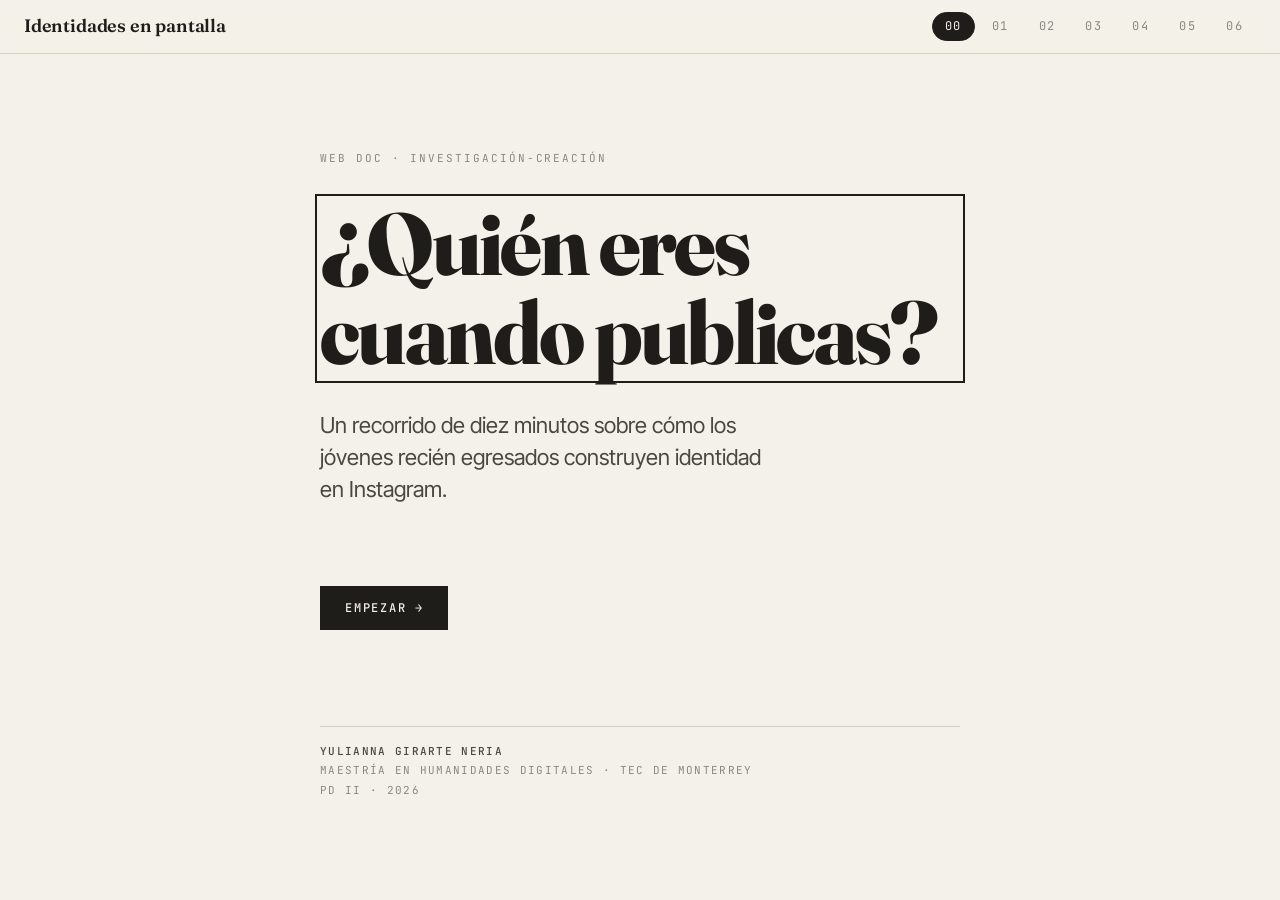
==== index.html @ 0bfc963a "feat: imágenes reales en P01 y P02, créditos de imagen y ajustes de usabilidad - P01: posts curado/c" ====
<!DOCTYPE html>
<html lang="es">
<head>
<meta charset="UTF-8">
<meta name="viewport" content="width=device-width, initial-scale=1.0">
<title>Identidades en pantalla — Web doc interactivo</title>
<meta name="description" content="Web doc de investigación-creación sobre cómo los jóvenes recién egresados construyen identidad en Instagram. MHD · Tec de Monterrey.">
<meta name="author" content="Yulianna Girarte Neria">
<meta name="theme-color" content="#f4f1ea">
<link rel="preconnect" href="https://fonts.googleapis.com">
<link rel="preconnect" href="https://fonts.gstatic.com" crossorigin>
<link href="https://fonts.googleapis.com/css2?family=Fraunces:opsz,wght@9..144,400;9..144,600;9..144,800&family=Inter+Tight:wght@400;500;700&family=JetBrains+Mono:wght@400;500;700&display=swap" rel="stylesheet">
<link rel="stylesheet" href="css/tokens.css">
<link rel="stylesheet" href="css/base.css">
<link rel="stylesheet" href="css/modules.css">
<link rel="stylesheet" href="css/p01.css">
<link rel="stylesheet" href="css/p02.css">
<link rel="stylesheet" href="css/p05.css">
</head>
<body>
<a class="skip-link" href="#main">Saltar al contenido</a>

<header class="site-header">
  <a href="#p00" class="site-title">Identidades en pantalla</a>
  <nav class="site-nav" aria-label="Recorrido principal">
    <ol class="nav-steps">
      <li><a href="#p00" data-step="p00" aria-label="Módulo 00 · Inicio">00</a></li>
      <li><a href="#p01" data-step="p01" aria-label="Módulo 01 · ¿Quién eres en Instagram?">01</a></li>
      <li><a href="#p02" data-step="p02" aria-label="Módulo 02 · La vitrina y el espejo">02</a></li>
      <li><a href="#p03" data-step="p03" aria-label="Módulo 03 · El algoritmo invisible">03</a></li>
      <li><a href="#p04" data-step="p04" aria-label="Módulo 04 · Voces del campo">04</a></li>
      <li><a href="#p05" data-step="p05" aria-label="Módulo 05 · ¿Y tú cómo te presentas?">05</a></li>
      <li><a href="#p06" data-step="p06" aria-label="Módulo 06 · Créditos">06</a></li>
    </ol>
  </nav>
</header>

<main id="main" tabindex="-1">

  <section id="p00" class="module module-p00" data-module="p00" aria-labelledby="p00-title">
    <div class="module-inner">
      <p class="kicker">Web doc · Investigación-creación</p>
      <h1 id="p00-title" class="display-question">¿Quién eres cuando publicas?</h1>
      <p class="lead">Un recorrido de diez minutos sobre cómo los jóvenes recién egresados construyen identidad en Instagram.</p>
      <div class="module-foot no-border">
        <a class="cta" href="#p01">Empezar</a>
      </div>
      <div class="p00-signature">
        <span><strong>Yulianna Girarte Neria</strong></span>
        <span>Maestría en Humanidades Digitales · Tec de Monterrey</span>
        <span>PD II · 2026</span>
      </div>
    </div>
  </section>

  <section id="p01" class="module module-p01" data-module="p01" aria-labelledby="p01-title">
    <div class="module-inner narrow">
      <p class="module-header"><span class="step-id">P01</span> Introducción narrativa</p>
      <h1 id="p01-title" class="module-title">¿Quién eres en Instagram?</h1>
      <!-- p01.js inyecta el guion (placeholder) y los dos posts de IG en contraste -->
      <div class="module-body" id="p01-body"></div>
      <div class="module-foot">
        <a class="cta cta-secondary" href="#p00">Inicio</a>
        <a class="cta" href="#p02">Continuar</a>
      </div>
    </div>
  </section>

  <section id="p02" class="module module-p02" data-module="p02" aria-labelledby="p02-title">
    <div class="module-inner">
      <p class="module-header"><span class="step-id">P02</span> Tensión autenticidad / performance</p>
      <h1 id="p02-title" class="module-title">La vitrina y el espejo</h1>

      <!-- p02.js inyecta el marco conceptual (placeholder) -->
      <div id="p02-intro"></div>

      <section class="destacados" id="p02-destacados" aria-label="Testimonios destacados">
        <!-- p02.js inyecta T06 (espejo) y T07 (vitrina) -->
      </section>

      <!-- p02.js inyecta la visualización V-02 (eje vitrina/espejo, datos reales) -->
      <div id="p02-viz"></div>

      <div class="module-foot">
        <a class="cta cta-secondary" href="#p01">Anterior</a>
        <a class="cta" href="#p03">Continuar</a>
      </div>
    </div>
  </section>

  <section id="p03" class="module module-p03" data-module="p03" aria-labelledby="p03-title">
    <div class="module-inner">
      <p class="module-header"><span class="step-id">P03</span> Dimensión algorítmica</p>
      <h1 id="p03-title" class="module-title">El algoritmo invisible</h1>

      <p class="lead p03-lead">Cada publicación entra en un sistema que decide quién la ve. Estas son las huellas del algoritmo en el uso cotidiano de las voces de campo.</p>

      <!-- ANCLAJE 1 · datos agregados (p03.js los calcula desde data.json) -->
      <div class="stat-strip" id="p03-stats" aria-label="Datos agregados sobre el algoritmo">
        <!-- p03.js inyecta las tres tarjetas de stats -->
      </div>

      <!-- TEXTO CONCEPTUAL -->
      <div class="p03-text module-prose">
        <p>El algoritmo no se ve, pero está. Cada vez que publicas, un sistema decide quién lo verá y quién no: lee señales —el formato, la hora, las primeras reacciones— y reparte tu contenido de forma desigual. No es un reparto neutral.</p>
        <p>Tiende a premiar lo que retiene la atención y a dejar en segundo plano lo que se sale de la norma. Con el tiempo, quien publica aprende a anticiparlo: ajusta el encuadre, el horario, el tono, a veces sin darse cuenta de que está negociando con una máquina para adivinar qué va a premiar la plataforma.</p>
        <p>Esa negociación deja huellas en cómo te presentas. Los datos de arriba las hacen visibles: hay quienes nombran el algoritmo con claridad, quienes moderan o retienen contenido por su causa, y quienes prefieren no publicar. El algoritmo invisible termina moldeando, en silencio, la identidad que se muestra.</p>
      </div>

      <!-- ANCLAJE 2 · testimonio hero (p03.js inyecta T08) -->
      <div id="p03-hero">
        <!-- p03.js inyecta la cita destacada -->
      </div>

      <!-- ANCLAJE 3 · V-03 · opción inmediata: diagrama de flujo estático.
           TODO: enriquecer (versión animada / interactiva) en fase posterior. -->
      <figure class="viz-flow" aria-label="Diagrama: el ciclo del algoritmo">
        <figcaption class="viz-flow-tag">Visualización V-03 · el ciclo del algoritmo</figcaption>
        <div class="flow-track">
          <div class="flow-node">
            <span class="flow-step">01</span>
            <p class="flow-title">Publicas</p>
            <p class="flow-desc">Subes una imagen, un texto, un momento.</p>
          </div>
          <span class="flow-arrow" aria-hidden="true">→</span>
          <div class="flow-node">
            <span class="flow-step">02</span>
            <p class="flow-title">El algoritmo evalúa</p>
            <p class="flow-desc">Lee señales: formato, horario, interacción temprana.</p>
          </div>
          <span class="flow-arrow" aria-hidden="true">→</span>
          <div class="flow-node">
            <span class="flow-step">03</span>
            <p class="flow-title">Distribuye desigual</p>
            <p class="flow-desc">Premia lo que retiene atención; invisibiliza lo que se sale de la norma.</p>
          </div>
          <span class="flow-arrow" aria-hidden="true">→</span>
          <div class="flow-node">
            <span class="flow-step">04</span>
            <p class="flow-title">Ajustas lo que muestras</p>
            <p class="flow-desc">Modificas qué y cómo publicas para no desaparecer.</p>
          </div>
        </div>
        <p class="flow-loop" aria-hidden="true">↺ el ciclo se repite en cada publicación</p>
      </figure>
      <div class="module-foot">
        <a class="cta cta-secondary" href="#p02">Anterior</a>
        <a class="cta" href="#p04">Continuar</a>
      </div>
    </div>
  </section>

  <section id="p04" class="module module-p04" data-module="p04" aria-labelledby="p04-title">
    <div class="module-inner">
      <p class="module-header"><span class="step-id">P04</span> Galería filtrable</p>
      <h1 id="p04-title" class="module-title">Voces del campo</h1>
      <p class="p04-intro lead">Cinco testimonios del trabajo de campo de PD II. Perfil central: jóvenes recién egresados entre 22 y 27 años. Filtra por tema para ver qué se sostiene y qué se diferencia entre voces.</p>

      <div class="filter-bar" role="group" aria-label="Filtros por tema">
        <!-- p04.js inyecta los pills -->
      </div>

      <section class="gallery" aria-label="Galería de testimonios">
        <!-- p04.js inyecta las tarjetas -->
      </section>

      <p class="gallery-meta" aria-live="polite"></p>

      <div class="module-foot">
        <a class="cta cta-secondary" href="#p03">Anterior</a>
        <a class="cta" href="#p05">Continuar</a>
      </div>
    </div>
  </section>

  <section id="p05" class="module module-p05" data-module="p05" aria-labelledby="p05-title">
    <div class="module-inner narrow">
      <p class="module-header"><span class="step-id">P05</span> Autocuestionario reflexivo</p>
      <h1 id="p05-title" class="module-title">¿Y tú cómo te presentas?</h1>
      <!-- p05.js inyecta el mock no interactivo del autocuestionario -->
      <div class="module-body" id="p05-body"></div>
      <div class="module-foot">
        <a class="cta cta-secondary" href="#p04">Anterior</a>
        <a class="cta" href="#p06">Continuar</a>
      </div>
    </div>
  </section>

  <section id="p06" class="module module-p06" data-module="p06" aria-labelledby="p06-title">
    <div class="module-inner">
      <p class="module-header"><span class="step-id">P06</span> Cierre y metodología</p>
      <h1 id="p06-title" class="module-title">Créditos</h1>

      <div class="credits">
        <div class="credits-main">
          <h2>Sobre el proyecto</h2>
          <p><em>Identidades en pantalla</em> es un web doc interactivo de investigación-creación que indaga cómo los jóvenes recién egresados entre 22 y 27 años construyen identidad en Instagram, integrando imagen, texto y algoritmo.</p>
          <p>Forma parte del trabajo de la Maestría en Humanidades Digitales del Tec de Monterrey. Esta versión corresponde al prototipo funcional del proyecto (avance del 80 %).</p>

          <h2>Metodología</h2>
          <p>El corpus combina nueve testimonios codificados y anonimizados a partir de entrevistas semiestructuradas realizadas por la investigadora. Cuatro de ellos (T01–T04) provienen de una consulta exploratoria previa en PD I sobre comunicación política y aparecen únicamente en el módulo P03. Los cinco restantes (T05–T09) corresponden al trabajo de campo de PD II con el perfil central del estudio.</p>
          <p>Cada testimonio fue revisado para verificar consentimiento informado y anonimato antes de su inclusión. Las síntesis publicadas no contienen identificadores personales.</p>

          <h2>Consentimiento informado</h2>
          <p>Todos los participantes otorgaron consentimiento explícito para el uso de sus testimonios anonimizados con fines académicos y de divulgación pública. Las identidades, fechas precisas y referencias a terceros han sido removidas o generalizadas.</p>

          <h2>Imágenes</h2>
          <p>Las fotografías de los módulos P01 y P02 provienen de cuentas reales de Instagram de jóvenes egresadas y se publican con su autorización expresa. Para proteger su identidad se omiten usuario, nombre y texto original de cada publicación. Las autoras de las imágenes no forman parte del corpus de testimonios. Las imágenes se excluyen de la licencia CC BY-NC-SA: no pueden reutilizarse sin permiso de sus autoras.</p>

          <h2>Licencias</h2>
          <p>El contenido editorial, los textos y la base de testimonios se publican bajo <a href="https://creativecommons.org/licenses/by-nc-sa/4.0/deed.es" target="_blank" rel="noopener">CC BY-NC-SA 4.0</a>. El código fuente se publica bajo licencia <a href="https://opensource.org/licenses/MIT" target="_blank" rel="noopener">MIT</a>.</p>

          <h2>Contacto</h2>
          <p>Para colaboraciones, comentarios o consultas académicas, escribir a <a href="mailto:yuligirarte28@gmail.com">yuligirarte28@gmail.com</a>.</p>
        </div>

        <aside class="credits-side" aria-label="Ficha técnica">
          <div class="info-block">
            <p class="info-label">Autora</p>
            <p class="info-value">Yulianna Girarte Neria</p>
          </div>
          <div class="info-block">
            <p class="info-label">Programa</p>
            <p class="info-value">MHD · Tec de Monterrey</p>
          </div>
          <div class="info-block">
            <p class="info-label">Etapa</p>
            <p class="info-value">Prototipo funcional · 80 %</p>
          </div>
          <div class="info-block">
            <p class="info-label">Versión de datos</p>
            <p class="info-value mono">data.json v0.4</p>
          </div>
          <div class="info-block">
            <p class="info-label">Stack</p>
            <p class="info-value mono">HTML · CSS · JS vanilla</p>
          </div>
          <div class="info-block">
            <p class="info-label">Año</p>
            <p class="info-value mono">2026</p>
          </div>
        </aside>
      </div>

      <div class="module-foot">
        <a class="cta cta-secondary" href="#p05">Anterior</a>
        <a class="cta cta-secondary" href="#p00">Volver al inicio</a>
      </div>
    </div>
  </section>

</main>

<script src="js/data.js"></script>
<script src="js/router.js"></script>
<script src="js/modules/p01.js"></script>
<script src="js/modules/p02.js"></script>
<script src="js/modules/p03.js"></script>
<script src="js/modules/p04.js"></script>
<script src="js/modules/p05.js"></script>
</body>
</html>
---- css/tokens.css ----
:root {
  --paper: #f4f1ea;
  --paper-2: #ebe6db;
  --paper-3: #ddd6c4;
  --ink: #1f1d1a;
  --ink-2: #4a4641;
  --muted: #8c8780;
  --line: #b8b1a3;
  --line-soft: #d6d0c1;

  --accent: #c3553a;
  --accent-soft: #e8c4b8;
  --note: #5a7a5a;
  --note-soft: #c3d3c3;

  --serif: 'Fraunces', Georgia, 'Times New Roman', serif;
  --sans: 'Inter Tight', -apple-system, BlinkMacSystemFont, 'Segoe UI', system-ui, sans-serif;
  --mono: 'JetBrains Mono', ui-monospace, SFMono-Regular, Menlo, monospace;

  --s-1: 4px;
  --s-2: 8px;
  --s-3: 12px;
  --s-4: 16px;
  --s-5: 24px;
  --s-6: 32px;
  --s-7: 48px;
  --s-8: 64px;
  --s-9: 96px;

  --fs-mono: 12px;
  --fs-kicker: 11px;
  --fs-body: 17px;
  --fs-lead: 20px;
  --fs-display-s: 32px;
  --fs-display-m: 48px;
  --fs-display-l: 56px;

  --max-w: 920px;
  --max-w-narrow: 640px;
  --max-w-wide: 1200px;

  --ease: cubic-bezier(0.4, 0.0, 0.2, 1);
  --t-fast: 180ms;
  --t-med: 320ms;
}

@media (min-width: 720px) {
  :root {
    --fs-body: 18px;
    --fs-lead: 22px;
    --fs-display-s: 40px;
    --fs-display-m: 64px;
    --fs-display-l: 88px;
  }
}
---- css/base.css ----
*, *::before, *::after { box-sizing: border-box; }
* { margin: 0; padding: 0; }

html {
  -webkit-text-size-adjust: 100%;
  scroll-behavior: smooth;
}

body {
  font-family: var(--sans);
  font-size: var(--fs-body);
  line-height: 1.55;
  color: var(--ink);
  background: var(--paper);
  min-height: 100vh;
  text-rendering: optimizeLegibility;
  -webkit-font-smoothing: antialiased;
  -moz-osx-font-smoothing: grayscale;
}

img { max-width: 100%; height: auto; display: block; }
ol, ul { list-style: none; }
a {
  color: inherit;
  text-decoration-thickness: 1px;
  text-underline-offset: 3px;
  transition: color var(--t-fast) var(--ease);
}
a:hover { color: var(--accent); }
button { font: inherit; cursor: pointer; background: none; border: 0; color: inherit; }

:focus-visible {
  outline: 2px solid var(--ink);
  outline-offset: 3px;
}

.skip-link {
  position: absolute;
  top: -100px;
  left: var(--s-3);
  background: var(--ink);
  color: var(--paper);
  padding: var(--s-3) var(--s-4);
  font-family: var(--mono);
  font-size: var(--fs-mono);
  letter-spacing: 0.1em;
  text-transform: uppercase;
  text-decoration: none;
  z-index: 100;
  transition: top var(--t-fast) var(--ease);
}
.skip-link:focus { top: var(--s-3); color: var(--paper); }

.site-header {
  position: sticky;
  top: 0;
  z-index: 50;
  background: rgba(244, 241, 234, 0.92);
  backdrop-filter: saturate(160%) blur(6px);
  -webkit-backdrop-filter: saturate(160%) blur(6px);
  border-bottom: 1px solid var(--line-soft);
  padding: var(--s-3) var(--s-5);
  display: flex;
  justify-content: space-between;
  align-items: center;
  gap: var(--s-5);
  flex-wrap: wrap;
}

.site-title {
  font-family: var(--serif);
  font-weight: 600;
  font-size: 18px;
  letter-spacing: -0.01em;
  text-decoration: none;
}
.site-title:hover { color: var(--accent); }

.site-nav .nav-steps {
  display: flex;
  gap: var(--s-1);
  font-family: var(--mono);
  font-size: var(--fs-mono);
}

.nav-steps a {
  display: inline-block;
  padding: var(--s-1) var(--s-3);
  text-decoration: none;
  color: var(--muted);
  letter-spacing: 0.12em;
  border: 1px solid transparent;
  border-radius: 100px;
  transition: color var(--t-fast) var(--ease), border-color var(--t-fast) var(--ease), background var(--t-fast) var(--ease);
}
.nav-steps a:hover { color: var(--ink); border-color: var(--line); }
.nav-steps a[aria-current="step"] {
  color: var(--paper);
  background: var(--ink);
  border-color: var(--ink);
}

@media (max-width: 640px) {
  .site-header { padding: var(--s-3) var(--s-4); gap: var(--s-3); }
  .site-title { font-size: 16px; }
  .nav-steps { flex-wrap: wrap; }
  .nav-steps a { padding: 3px var(--s-2); }
}

#main { outline: none; }

.module {
  display: none;
  padding: var(--s-7) var(--s-5) var(--s-8);
}
.module.is-active {
  display: block;
  animation: iep-fade var(--t-med) var(--ease);
}

@keyframes iep-fade {
  from { opacity: 0; transform: translateY(8px); }
  to { opacity: 1; transform: none; }
}

@media (prefers-reduced-motion: reduce) {
  .module.is-active { animation: none; }
  html { scroll-behavior: auto; }
}

.module-inner {
  max-width: var(--max-w);
  margin: 0 auto;
}
.module-inner.narrow { max-width: var(--max-w-narrow); }

.module-header {
  display: flex;
  align-items: center;
  gap: var(--s-3);
  font-family: var(--mono);
  font-size: var(--fs-mono);
  text-transform: uppercase;
  letter-spacing: 0.15em;
  color: var(--muted);
  margin-bottom: var(--s-4);
}
.module-header::before {
  content: "";
  width: 28px;
  height: 1px;
  background: var(--muted);
}
.module-header .step-id {
  color: var(--accent);
  font-weight: 600;
}

.module-title {
  font-family: var(--serif);
  font-weight: 600;
  font-size: var(--fs-display-s);
  line-height: 1.08;
  letter-spacing: -0.02em;
  margin-bottom: var(--s-6);
}

.kicker {
  font-family: var(--mono);
  font-size: var(--fs-kicker);
  text-transform: uppercase;
  letter-spacing: 0.18em;
  color: var(--muted);
  margin-bottom: var(--s-4);
}

.lead {
  font-size: var(--fs-lead);
  line-height: 1.45;
  color: var(--ink-2);
  margin-bottom: var(--s-6);
  max-width: 36ch;
}

p + p { margin-top: var(--s-3); }

.cta {
  display: inline-flex;
  align-items: center;
  gap: var(--s-2);
  background: var(--ink);
  color: var(--paper);
  border: 1.5px solid var(--ink);
  padding: var(--s-3) var(--s-5);
  font-family: var(--mono);
  font-size: var(--fs-mono);
  font-weight: 500;
  text-transform: uppercase;
  letter-spacing: 0.15em;
  text-decoration: none;
  transition: background var(--t-fast) var(--ease), border-color var(--t-fast) var(--ease), color var(--t-fast) var(--ease);
}
.cta:hover {
  background: var(--accent);
  border-color: var(--accent);
  color: var(--paper);
}
.cta::after {
  content: "→";
  display: inline-block;
  transition: transform var(--t-fast) var(--ease);
}
.cta:hover::after { transform: translateX(3px); }

.cta-secondary {
  background: transparent;
  color: var(--ink);
  border-color: var(--line);
}
.cta-secondary::after { content: ""; }
.cta-secondary::before {
  content: "←";
  display: inline-block;
  transition: transform var(--t-fast) var(--ease);
}
.cta-secondary:hover {
  background: transparent;
  color: var(--accent);
  border-color: var(--accent);
}
.cta-secondary:hover::before { transform: translateX(-3px); }

/* Móvil: botones de avance más grandes y fáciles de tocar (prueba con usuarias) */
@media (max-width: 720px) {
  .cta {
    min-height: 48px;
    padding: var(--s-4) var(--s-5);
    font-size: 13px;
    justify-content: center;
  }
}

.placeholder {
  border: 1.5px dashed var(--line);
  background: repeating-linear-gradient(135deg, transparent, transparent 8px, rgba(184,177,163,0.12) 8px, rgba(184,177,163,0.12) 9px);
  padding: var(--s-7) var(--s-5);
  text-align: center;
  margin: var(--s-5) 0;
}
.placeholder-tag {
  font-family: var(--mono);
  font-size: var(--fs-kicker);
  text-transform: uppercase;
  letter-spacing: 0.18em;
  color: var(--accent);
  margin-bottom: var(--s-2);
}
.placeholder-note {
  font-size: 14px;
  line-height: 1.5;
  color: var(--ink-2);
  font-style: italic;
  max-width: 48ch;
  margin: 0 auto;
}

.module-foot {
  margin-top: var(--s-7);
  padding-top: var(--s-5);
  border-top: 1px dashed var(--line);
  display: flex;
  justify-content: space-between;
  align-items: center;
  gap: var(--s-3);
  flex-wrap: wrap;
}

.module-foot.no-border {
  border-top: 0;
  padding-top: 0;
  justify-content: flex-start;
}

.boot-error {
  max-width: 560px;
  margin: var(--s-9) auto;
  padding: var(--s-6);
  border: 1.5px solid var(--accent);
  background: var(--paper);
  font-family: var(--mono);
  font-size: 13px;
  line-height: 1.6;
}
.boot-error h2 {
  font-family: var(--serif);
  font-size: 22px;
  margin-bottom: var(--s-3);
  color: var(--accent);
}
.boot-error p + p { margin-top: var(--s-3); }
.boot-error code {
  background: var(--paper-2);
  padding: 2px 6px;
  font-size: 12px;
  border-radius: 3px;
}
.boot-error .detail {
  margin-top: var(--s-4);
  padding-top: var(--s-3);
  border-top: 1px dashed var(--line);
  color: var(--muted);
  font-size: 11px;
}
---- css/modules.css ----
/* ============================================================
   P00 — Inicio (pantalla detonante)
   ============================================================ */
.module-p00 {
  padding-top: var(--s-9);
  padding-bottom: var(--s-9);
}
.module-p00 .module-inner {
  max-width: var(--max-w-narrow);
  display: flex;
  flex-direction: column;
  justify-content: center;
  min-height: 60vh;
}

.display-question {
  font-family: var(--serif);
  font-weight: 800;
  font-size: var(--fs-display-l);
  line-height: 1.02;
  letter-spacing: -0.03em;
  color: var(--ink);
  margin: var(--s-4) 0 var(--s-6);
  max-width: 14ch;
}

.p00-signature {
  margin-top: var(--s-9);
  padding-top: var(--s-4);
  border-top: 1px solid var(--line-soft);
  font-family: var(--mono);
  font-size: 11px;
  text-transform: uppercase;
  letter-spacing: 0.12em;
  color: var(--muted);
  display: flex;
  flex-direction: column;
  gap: 2px;
}
.p00-signature strong { color: var(--ink-2); font-weight: 500; }

/* ============================================================
   P02 — La vitrina y el espejo
   ============================================================ */
.destacados {
  display: grid;
  grid-template-columns: 1fr 1fr;
  gap: var(--s-5);
  margin: var(--s-6) 0 var(--s-7);
}
@media (max-width: 720px) {
  .destacados { grid-template-columns: 1fr; }
}

.destacado-card {
  border: 1.5px solid var(--ink);
  background: var(--paper);
  padding: var(--s-6);
  display: flex;
  flex-direction: column;
}

.destacado-card .eje-label {
  font-family: var(--mono);
  font-size: var(--fs-mono);
  letter-spacing: 0.18em;
  text-transform: uppercase;
  color: var(--accent);
  margin-bottom: var(--s-4);
  display: flex;
  align-items: center;
  gap: var(--s-2);
}
.destacado-card .eje-label.is-espejo { color: var(--note); }
.destacado-card .eje-label .eje-value {
  font-family: var(--mono);
  background: var(--paper-2);
  padding: 2px 8px;
  border-radius: 3px;
  font-size: 10px;
  color: var(--ink-2);
  letter-spacing: 0.05em;
}

.destacado-card .quote {
  font-family: var(--serif);
  font-weight: 400;
  font-size: 22px;
  line-height: 1.3;
  color: var(--ink);
  margin-bottom: var(--s-4);
  letter-spacing: -0.005em;
}
.destacado-card .quote::before { content: "\201C"; color: var(--muted); }
.destacado-card .quote::after { content: "\201D"; color: var(--muted); }

.destacado-card .full-quote {
  font-size: 14px;
  line-height: 1.55;
  color: var(--ink-2);
  margin-bottom: var(--s-4);
}

.destacado-card .attribution {
  margin-top: auto;
  padding-top: var(--s-4);
  border-top: 1px dashed var(--line);
  font-family: var(--mono);
  font-size: 11px;
  color: var(--muted);
  text-transform: uppercase;
  letter-spacing: 0.12em;
  line-height: 1.5;
}
.destacado-card .attribution .id { color: var(--accent); font-weight: 600; }
.destacado-card .attribution .perfil-text { color: var(--ink-2); text-transform: none; letter-spacing: 0; font-family: var(--sans); font-size: 13px; margin-top: 4px; display: block; }

@media (min-width: 720px) {
  .destacado-card .quote { font-size: 24px; }
}

/* V-02 placeholder */
.v02-placeholder {
  margin: var(--s-6) 0 var(--s-5);
  padding: var(--s-7) var(--s-5);
  border: 1.5px dashed var(--accent);
  background: var(--paper-2);
  text-align: center;
}
.v02-placeholder .placeholder-tag { color: var(--accent); }
.v02-placeholder .axis-mock {
  display: flex;
  align-items: center;
  justify-content: space-between;
  max-width: 480px;
  margin: var(--s-5) auto 0;
  font-family: var(--mono);
  font-size: var(--fs-mono);
  text-transform: uppercase;
  letter-spacing: 0.15em;
  color: var(--muted);
  position: relative;
}
.v02-placeholder .axis-mock::before {
  content: "";
  position: absolute;
  top: 50%;
  left: 12%;
  right: 12%;
  height: 1px;
  background: var(--line);
  z-index: 0;
}
.v02-placeholder .axis-mock span {
  background: var(--paper-2);
  padding: var(--s-2) var(--s-3);
  position: relative;
  z-index: 1;
  border: 1px solid var(--line);
}
.v02-placeholder .axis-mock .pole-left { color: var(--note); border-color: var(--note-soft); }
.v02-placeholder .axis-mock .pole-right { color: var(--accent); border-color: var(--accent-soft); }

/* ============================================================
   Prosa editorial de módulo (borradores P01–P03)
   ============================================================ */
.module-prose p {
  color: var(--ink-2);
  font-size: var(--fs-body);
  line-height: 1.7;
  margin-bottom: var(--s-4);
  max-width: 64ch;
}
.module-prose p:last-child { margin-bottom: 0; }
.module-prose .draft-tag,
.draft-tag {
  font-family: var(--mono);
  font-size: 11px;
  text-transform: uppercase;
  letter-spacing: 0.15em;
  color: var(--muted);
  margin-bottom: var(--s-4);
  display: block;
}
.module-prose .draft-tag::before,
.draft-tag::before { content: "✎ "; color: var(--accent); }

/* ============================================================
   P03 — El algoritmo invisible
   ============================================================ */
.p03-lead {
  margin-bottom: var(--s-6);
  max-width: 56ch;
}

/* Anclaje 1 · datos agregados */
.stat-strip {
  display: grid;
  grid-template-columns: repeat(3, 1fr);
  gap: var(--s-4);
  margin-bottom: var(--s-7);
}
@media (max-width: 720px) {
  .stat-strip { grid-template-columns: 1fr; }
}

.stat-base {
  grid-column: 1 / -1;
  font-size: 13px;
  line-height: 1.5;
  color: var(--muted);
  font-style: italic;
}

.stat-card {
  border: 1.5px solid var(--ink);
  background: var(--paper);
  padding: var(--s-5);
  display: flex;
  flex-direction: column;
}
.stat-pct {
  font-family: var(--serif);
  font-weight: 800;
  font-size: var(--fs-display-m);
  line-height: 1;
  letter-spacing: -0.03em;
  color: var(--accent);
}
.stat-pct .stat-unit {
  font-size: 0.45em;
  font-weight: 600;
  margin-left: 2px;
  color: var(--ink-2);
}
.stat-frac {
  font-family: var(--mono);
  font-size: 11px;
  text-transform: uppercase;
  letter-spacing: 0.12em;
  color: var(--muted);
  margin: var(--s-3) 0 var(--s-2);
}
.stat-title {
  font-family: var(--serif);
  font-size: 18px;
  line-height: 1.25;
  color: var(--ink);
  margin-bottom: var(--s-3);
}
.stat-note {
  font-size: 13px;
  line-height: 1.5;
  color: var(--ink-2);
  margin-top: auto;
  padding-top: var(--s-3);
  border-top: 1px dashed var(--line);
}

/* Anclaje 2 · testimonio hero */
.p03-hero-card {
  border-left: 3px solid var(--accent);
  background: var(--paper-2);
  padding: var(--s-6);
  margin: 0 0 var(--s-7);
}
.p03-hero-card .hero-quote {
  font-family: var(--serif);
  font-weight: 600;
  font-size: 26px;
  line-height: 1.25;
  letter-spacing: -0.01em;
  color: var(--ink);
  margin-bottom: var(--s-4);
}
.p03-hero-card .hero-quote::before { content: "\201C"; color: var(--muted); }
.p03-hero-card .hero-quote::after { content: "\201D"; color: var(--muted); }
.p03-hero-card .hero-full {
  font-size: 15px;
  line-height: 1.6;
  color: var(--ink-2);
  margin-bottom: var(--s-5);
  max-width: 64ch;
}
.p03-hero-card .hero-attribution {
  padding-top: var(--s-4);
  border-top: 1px dashed var(--line);
  font-family: var(--mono);
  font-size: 11px;
  text-transform: uppercase;
  letter-spacing: 0.12em;
  color: var(--muted);
  line-height: 1.5;
}
.p03-hero-card .hero-attribution .id { color: var(--accent); font-weight: 600; }
.p03-hero-card .hero-attribution .perfil-text {
  display: block;
  margin-top: 4px;
  font-family: var(--sans);
  font-size: 13px;
  text-transform: none;
  letter-spacing: 0;
  color: var(--ink-2);
}
@media (min-width: 720px) {
  .p03-hero-card .hero-quote { font-size: 30px; }
}

/* Anclaje 3 · V-03 diagrama de flujo (opción inmediata, estática) */
.viz-flow {
  border: 1.5px solid var(--line);
  background: var(--paper);
  padding: var(--s-6) var(--s-5);
  margin: 0 0 var(--s-5);
}
.viz-flow-tag {
  font-family: var(--mono);
  font-size: 11px;
  text-transform: uppercase;
  letter-spacing: 0.15em;
  color: var(--accent);
  margin-bottom: var(--s-5);
}
.flow-track {
  display: flex;
  align-items: stretch;
  gap: var(--s-2);
}
.flow-node {
  flex: 1;
  border: 1px solid var(--line);
  background: var(--paper-2);
  padding: var(--s-4);
  display: flex;
  flex-direction: column;
}
.flow-step {
  font-family: var(--mono);
  font-size: 10px;
  letter-spacing: 0.18em;
  color: var(--accent);
  margin-bottom: var(--s-2);
}
.flow-title {
  font-family: var(--serif);
  font-size: 16px;
  line-height: 1.2;
  color: var(--ink);
  margin-bottom: var(--s-2);
}
.flow-desc {
  font-size: 12px;
  line-height: 1.45;
  color: var(--ink-2);
}
.flow-arrow {
  align-self: center;
  font-family: var(--mono);
  color: var(--muted);
  font-size: 18px;
  flex: 0 0 auto;
}
.flow-loop {
  margin-top: var(--s-5);
  font-family: var(--mono);
  font-size: 11px;
  text-transform: uppercase;
  letter-spacing: 0.12em;
  color: var(--muted);
  text-align: center;
}
@media (max-width: 720px) {
  .flow-track { flex-direction: column; }
  .flow-arrow { transform: rotate(90deg); }
}

/* ============================================================
   P04 — Voces del campo (galería filtrable)
   ============================================================ */
.p04-intro {
  margin-bottom: var(--s-5);
  max-width: 60ch;
}

.filter-bar {
  display: flex;
  flex-wrap: wrap;
  gap: var(--s-2);
  margin-bottom: var(--s-6);
  padding-bottom: var(--s-4);
  border-bottom: 1px dashed var(--line);
}

.filter-bar .filter-label {
  font-family: var(--mono);
  font-size: 11px;
  text-transform: uppercase;
  letter-spacing: 0.15em;
  color: var(--muted);
  padding: 5px 4px 5px 0;
  margin-right: var(--s-2);
}

.pill {
  display: inline-flex;
  align-items: center;
  gap: var(--s-2);
  font-family: var(--mono);
  font-size: 11px;
  text-transform: uppercase;
  letter-spacing: 0.1em;
  color: var(--ink-2);
  background: var(--paper);
  border: 1px solid var(--line);
  border-radius: 100px;
  padding: 5px 12px;
  cursor: pointer;
  transition: background var(--t-fast) var(--ease), color var(--t-fast) var(--ease), border-color var(--t-fast) var(--ease);
}
.pill:hover { border-color: var(--ink); color: var(--ink); }
.pill.is-active {
  background: var(--ink);
  border-color: var(--ink);
  color: var(--paper);
}
.pill .count {
  font-size: 10px;
  opacity: 0.65;
}
.pill.is-active .count { opacity: 0.85; }

.gallery {
  display: grid;
  grid-template-columns: repeat(auto-fill, minmax(280px, 1fr));
  gap: var(--s-4);
}
/* a11y/responsive: una sola columna en móviles estrechos para evitar desborde */
@media (max-width: 480px) {
  .gallery { grid-template-columns: 1fr; }
}

.gallery-card {
  border: 1.5px solid var(--line);
  background: var(--paper);
  padding: var(--s-5);
  display: flex;
  flex-direction: column;
  transition: border-color var(--t-fast) var(--ease);
}
.gallery-card:hover { border-color: var(--ink); }

.gallery-card .id-tag {
  font-family: var(--mono);
  font-size: 10px;
  letter-spacing: 0.18em;
  text-transform: uppercase;
  color: var(--accent);
  margin-bottom: var(--s-3);
}
.gallery-card .id-tag .fase {
  color: var(--muted);
  margin-left: var(--s-2);
}

.gallery-card .quote {
  font-family: var(--serif);
  font-size: 18px;
  line-height: 1.35;
  color: var(--ink);
  margin-bottom: var(--s-4);
}
.gallery-card .quote::before { content: "\201C"; color: var(--muted); }
.gallery-card .quote::after { content: "\201D"; color: var(--muted); }

.gallery-card .perfil {
  font-size: 13px;
  line-height: 1.45;
  color: var(--ink-2);
  margin-bottom: var(--s-3);
  font-style: italic;
}

.gallery-card .tema {
  font-size: 12px;
  color: var(--muted);
  margin-bottom: var(--s-4);
  line-height: 1.4;
}

.gallery-card .tags {
  display: flex;
  flex-wrap: wrap;
  gap: var(--s-2);
  margin-bottom: var(--s-4);
}
.gallery-card .tag {
  font-family: var(--mono);
  font-size: 10px;
  color: var(--muted);
  letter-spacing: 0.05em;
}
.gallery-card .tag::before { content: "#"; opacity: 0.5; }

.gallery-card .expand-btn {
  margin-top: auto;
  padding: var(--s-3) 0 0;
  border-top: 1px dashed var(--line);
  font-family: var(--mono);
  font-size: 11px;
  text-transform: uppercase;
  letter-spacing: 0.12em;
  color: var(--accent);
  text-align: left;
  background: none;
  border-left: 0;
  border-right: 0;
  border-bottom: 0;
}
.gallery-card .expand-btn:hover { color: var(--ink); }
.gallery-card .expand-btn:focus-visible { outline: 2px solid var(--accent); outline-offset: 3px; }
.gallery-card .expand-btn::after { content: " ↓"; }
.gallery-card.is-expanded .expand-btn::after { content: " ↑"; }

.gallery-card .full-cita {
  margin-top: var(--s-3);
  font-size: 14px;
  line-height: 1.5;
  color: var(--ink-2);
  display: none;
}
.gallery-card.is-expanded .full-cita { display: block; }

.gallery-empty {
  grid-column: 1 / -1;
  padding: var(--s-7);
  text-align: center;
  color: var(--muted);
  font-style: italic;
  border: 1px dashed var(--line-soft);
}

.gallery-meta {
  margin-top: var(--s-5);
  font-family: var(--mono);
  font-size: 11px;
  color: var(--muted);
  letter-spacing: 0.08em;
}

/* ============================================================
   P06 — Créditos
   ============================================================ */
.credits {
  display: grid;
  grid-template-columns: 2fr 1fr;
  gap: var(--s-7);
}
@media (max-width: 720px) {
  .credits { grid-template-columns: 1fr; gap: var(--s-6); }
}

.credits-main h2 {
  font-family: var(--serif);
  font-weight: 600;
  font-size: 22px;
  letter-spacing: -0.01em;
  margin-bottom: var(--s-3);
  color: var(--ink);
}
.credits-main h2:not(:first-child) {
  margin-top: var(--s-6);
  padding-top: var(--s-5);
  border-top: 1px dashed var(--line);
}
.credits-main p {
  color: var(--ink-2);
  margin-bottom: var(--s-3);
  line-height: 1.6;
}
.credits-main p:last-child { margin-bottom: 0; }
.credits-main a {
  color: var(--accent);
  text-decoration-thickness: 1px;
  text-underline-offset: 2px;
}

.credits-side {
  display: flex;
  flex-direction: column;
  gap: var(--s-3);
}
.info-block {
  padding: var(--s-4);
  border: 1px solid var(--line-soft);
  background: var(--paper-2);
}
.info-label {
  font-family: var(--mono);
  font-size: 10px;
  text-transform: uppercase;
  letter-spacing: 0.18em;
  color: var(--muted);
  margin-bottom: var(--s-2);
}
.info-value {
  font-family: var(--serif);
  font-size: 16px;
  line-height: 1.35;
  color: var(--ink);
}
.info-value.mono {
  font-family: var(--mono);
  font-size: 13px;
  letter-spacing: 0.02em;
}

/* ============================================================
   Enriched placeholders (P01, P03, P05)
   ============================================================ */
.placeholder.with-list {
  text-align: left;
  padding: var(--s-6) var(--s-5);
}
.placeholder.with-list .placeholder-tag {
  text-align: left;
  margin-bottom: var(--s-3);
}
.placeholder.with-list .placeholder-note {
  text-align: left;
  margin: 0 0 var(--s-4);
  max-width: 56ch;
}
.placeholder-list {
  margin-top: var(--s-4);
  padding-top: var(--s-4);
  border-top: 1px dashed var(--line);
  list-style: none;
}
.placeholder-list li {
  font-size: 14px;
  line-height: 1.5;
  color: var(--ink-2);
  padding-left: var(--s-5);
  position: relative;
  margin-bottom: var(--s-2);
}
.placeholder-list li::before {
  content: "→";
  position: absolute;
  left: 0;
  color: var(--accent);
  font-family: var(--mono);
}
---- css/p01.css ----
/* ============================================================
   P01 — ¿Quién eres en Instagram?
   Introducción narrativa. Estilos propios del módulo.

   El placeholder del guion reutiliza .placeholder / .placeholder-tag /
   .placeholder-note (base.css); aquí solo se ajusta el texto interno.
   Los posts de IG (chrome dibujado con CSS) son clases nuevas.
   ============================================================ */

/* ---- Placeholder del guion editorial ---- */
.p01-guion {
  text-align: left;
  padding: var(--s-6) var(--s-5);
}
.p01-guion .placeholder-tag {
  text-align: left;
  margin-bottom: var(--s-2);
}
.p01-guion .placeholder-note {
  text-align: left;
  margin: 0 0 var(--s-5);
  max-width: 56ch;
}
/* Guion editorial en 2ª persona. */
.p01-guion-text {
  max-width: 56ch;
}
.p01-guion-text p {
  font-family: var(--serif);
  font-size: var(--fs-body);
  line-height: 1.6;
  color: var(--ink);
}

/* ---- Bloque de contraste de posts ---- */
.ig-contrast {
  margin: var(--s-7) 0 var(--s-5);
}
.ig-contrast-tag {
  font-family: var(--mono);
  font-size: var(--fs-mono);
  text-transform: uppercase;
  letter-spacing: 0.15em;
  color: var(--accent);
  margin-bottom: var(--s-5);
}

.ig-grid {
  display: flex;
  flex-wrap: wrap;
  gap: var(--s-6);
  align-items: flex-start;
}
@media (max-width: 720px) {
  .ig-grid { flex-direction: column; align-items: stretch; }
}

/* Cada figura agrupa etiqueta + maqueta + nota */
.ig-post {
  flex: 1 1 0;
  min-width: 0;
  max-width: 320px;
  margin: 0;
  display: flex;
  flex-direction: column;
}
@media (max-width: 720px) {
  .ig-post { max-width: 100%; }
}

.ig-post-tag {
  font-family: var(--mono);
  font-size: 10px;
  text-transform: uppercase;
  letter-spacing: 0.16em;
  color: var(--ink-2);
  margin-bottom: var(--s-3);
}
.ig-post.is-square .ig-post-tag { color: var(--accent); }
.ig-post.is-portrait .ig-post-tag { color: var(--note); }

/* ---- "Chrome" de la tarjeta de IG dibujado con CSS ---- */
.ig-card {
  border: 1.5px solid var(--ink);
  background: var(--paper);
}

/* cabecera: avatar + líneas de usuario + puntos */
.ig-head {
  display: flex;
  align-items: center;
  gap: var(--s-3);
  padding: var(--s-3) var(--s-4);
  border-bottom: 1px solid var(--line-soft);
}
.ig-avatar {
  flex: 0 0 auto;
  width: var(--s-6);
  height: var(--s-6);
  border-radius: 50%;
  border: 1.5px solid var(--line);
  background: var(--paper-2);
}
.ig-user-lines {
  flex: 1 1 auto;
  display: flex;
  flex-direction: column;
  gap: var(--s-2);
}
.ig-line {
  display: block;
  height: var(--s-2);
  border-radius: 100px;
  background: var(--line-soft);
}
.ig-line-user { width: 45%; background: var(--line); }
.ig-line-meta { width: 30%; height: 6px; }
.ig-dots {
  flex: 0 0 auto;
  font-family: var(--mono);
  color: var(--muted);
  letter-spacing: 0.05em;
}

/* zona de imagen con proporción real (1:1 y 4:5) */
.ig-media {
  position: relative;
  background: repeating-linear-gradient(
    135deg,
    var(--paper-2),
    var(--paper-2) 8px,
    var(--paper-3) 8px,
    var(--paper-3) 9px
  );
  display: flex;
  align-items: center;
  justify-content: center;
}
.ig-post.is-square .ig-media { aspect-ratio: 1 / 1; }
.ig-post.is-portrait .ig-media { aspect-ratio: 4 / 5; }
.ig-ratio {
  font-family: var(--mono);
  font-size: 10px;
  text-transform: uppercase;
  letter-spacing: 0.16em;
  color: var(--muted);
  background: var(--paper);
  border: 1px solid var(--line);
  padding: var(--s-1) var(--s-2);
}

/* imagen real del post: llena la zona respetando su proporción */
.ig-media img {
  display: block;
  width: 100%;
  height: 100%;
  object-fit: cover;
}

/* pie: líneas de caption */
.ig-foot {
  display: flex;
  flex-direction: column;
  gap: var(--s-2);
  padding: var(--s-3) var(--s-4) var(--s-4);
  border-top: 1px solid var(--line-soft);
}
.ig-line-caption { width: 90%; }
.ig-line-caption.short { width: 55%; }

/* nota descriptiva de qué irá en cada post */
.ig-post-note {
  margin-top: var(--s-3);
  padding-top: var(--s-3);
  border-top: 1px dashed var(--line);
  font-size: 13px;
  line-height: 1.5;
  color: var(--ink-2);
  font-style: italic;
}

/* crédito de la imagen (sin datos identificables) */
.img-credit {
  display: block;
  margin-top: var(--s-2);
  font-family: var(--mono);
  font-size: 10px;
  font-style: normal;
  text-transform: uppercase;
  letter-spacing: 0.12em;
  color: var(--muted);
}

/* ---- Nota de consentimiento / anonimización ---- */
.ig-consent {
  margin-top: var(--s-6);
  padding: var(--s-4) var(--s-5);
  border-left: 3px solid var(--note);
  background: var(--paper-2);
  font-size: 13px;
  line-height: 1.55;
  color: var(--ink-2);
  max-width: 64ch;
}
---- css/p02.css ----
/* ============================================================
   P02 — La vitrina y el espejo
   Estilos propios del módulo:
   - #p02-intro: placeholder realista del guion conceptual
   - #p02-viz : visualización V-02, eje vitrina/espejo (datos reales)
   Reutiliza .placeholder / .placeholder-tag / .placeholder-note (base.css)
   ============================================================ */

/* ---- Marco conceptual (placeholder realista) ---- */
.p02-intro {
  text-align: left;
  padding: var(--s-6) var(--s-5);
  margin: var(--s-5) 0 var(--s-7);
}
.p02-intro .placeholder-tag { text-align: left; }
.p02-intro .placeholder-note {
  text-align: left;
  margin: var(--s-4) 0 0;
  max-width: 64ch;
}
.p02-intro .placeholder-note strong { color: var(--ink); font-weight: 600; }

/* Líneas fantasma que simulan el volumen real del texto (~3 párrafos) */
.placeholder-lines {
  display: flex;
  flex-direction: column;
  gap: var(--s-3);
  margin-top: var(--s-4);
}
.placeholder-lines .ph-line {
  height: 11px;
  border-radius: 2px;
  background: linear-gradient(90deg, var(--line-soft), var(--paper-3));
  opacity: 0.7;
}
.placeholder-lines .ph-line.short { width: 58%; }
.placeholder-lines .ph-line.ph-gap {
  height: var(--s-3);
  background: none;
}

/* ---- Par fotográfico vitrina / espejo ---- */
.p02-par {
  display: grid;
  grid-template-columns: repeat(2, minmax(0, 1fr));
  gap: var(--s-5);
  max-width: 560px;
  margin: var(--s-6) 0 0;
}
@media (max-width: 720px) {
  .p02-par { grid-template-columns: 1fr; }
}
.p02-foto { margin: 0; }
.p02-foto .eje-label { margin-bottom: var(--s-3); }
.p02-foto img {
  display: block;
  width: 100%;
  aspect-ratio: 4 / 5;
  object-fit: cover;
  border: 1.5px solid var(--ink);
}
.p02-foto figcaption {
  margin-top: var(--s-3);
  padding-top: var(--s-3);
  border-top: 1px dashed var(--line);
  font-size: 13px;
  line-height: 1.5;
  color: var(--ink-2);
  font-style: italic;
}
.p02-foto .img-credit {
  display: block;
  margin-top: var(--s-2);
  font-family: var(--mono);
  font-size: 10px;
  font-style: normal;
  text-transform: uppercase;
  letter-spacing: 0.12em;
  color: var(--muted);
}

/* ---- Visualización V-02 · eje vitrina / espejo ---- */
.p02-viz {
  border: 1.5px solid var(--ink);
  background: var(--paper);
  padding: var(--s-6) var(--s-5) var(--s-5);
  margin: var(--s-6) 0 var(--s-5);
}
.p02-viz .viz-tag {
  font-family: var(--mono);
  font-size: var(--fs-mono);
  text-transform: uppercase;
  letter-spacing: 0.15em;
  color: var(--accent);
  margin-bottom: var(--s-3);
}
.p02-viz .viz-caption {
  font-size: 14px;
  line-height: 1.55;
  color: var(--ink-2);
  max-width: 62ch;
  margin-bottom: var(--s-8);
}

/* Pista del eje */
.p02-viz .axis {
  position: relative;
  height: 56px;
  margin: 0 var(--s-3) var(--s-3);
}
.p02-viz .axis-line {
  position: absolute;
  top: 50%;
  left: 0;
  right: 0;
  height: 2px;
  transform: translateY(-50%);
  background: linear-gradient(90deg, var(--note) 0%, var(--line) 50%, var(--accent) 100%);
  opacity: 0.55;
}

/* Marca del centro (0) */
.p02-viz .axis-zero {
  position: absolute;
  left: 50%;
  top: 0;
  bottom: 0;
  transform: translateX(-50%);
  display: flex;
  flex-direction: column;
  align-items: center;
  z-index: 1;
}
.p02-viz .axis-zero-tick {
  width: 1px;
  height: 100%;
  background: var(--line);
  border-left: 1px dashed var(--line);
}
.p02-viz .axis-zero-label {
  position: absolute;
  bottom: -22px;
  font-family: var(--mono);
  font-size: 10px;
  color: var(--muted);
  letter-spacing: 0.08em;
}

/* Punto por testimonio */
.p02-viz .axis-point {
  position: absolute;
  top: 50%;
  transform: translate(-50%, -50%);
  z-index: 2;
  cursor: default;
  outline: none;
}
.p02-viz .axis-dot {
  display: block;
  width: 16px;
  height: 16px;
  border-radius: 50%;
  background: var(--paper);
  border: 2px solid var(--line);
  transition: transform var(--t-fast) var(--ease),
              border-color var(--t-fast) var(--ease),
              background var(--t-fast) var(--ease);
}
.p02-viz .axis-point.is-espejo .axis-dot { border-color: var(--note); }
.p02-viz .axis-point.is-vitrina .axis-dot { border-color: var(--accent); }
.p02-viz .axis-point.is-centro .axis-dot { border-color: var(--ink-2); }

.p02-viz .axis-point:hover .axis-dot,
.p02-viz .axis-point:focus .axis-dot,
.p02-viz .axis-point:focus-visible .axis-dot {
  transform: scale(1.35);
}
.p02-viz .axis-point.is-espejo:hover .axis-dot,
.p02-viz .axis-point.is-espejo:focus .axis-dot { background: var(--note); }
.p02-viz .axis-point.is-vitrina:hover .axis-dot,
.p02-viz .axis-point.is-vitrina:focus .axis-dot { background: var(--accent); }
.p02-viz .axis-point.is-centro:hover .axis-dot,
.p02-viz .axis-point.is-centro:focus .axis-dot { background: var(--ink-2); }

.p02-viz .axis-point:focus-visible {
  outline: 2px solid var(--ink);
  outline-offset: 4px;
  border-radius: 50%;
}

/* Tooltip CSS (cita_corta + id) */
.p02-viz .axis-tip {
  position: absolute;
  left: 50%;
  bottom: calc(100% + 12px);
  transform: translateX(-50%) translateY(4px);
  width: max-content;
  max-width: 240px;
  background: var(--ink);
  color: var(--paper);
  padding: var(--s-3) var(--s-4);
  border-radius: 4px;
  text-align: left;
  opacity: 0;
  visibility: hidden;
  pointer-events: none;
  z-index: 5;
  transition: opacity var(--t-fast) var(--ease),
              transform var(--t-fast) var(--ease),
              visibility var(--t-fast) var(--ease);
}
.p02-viz .axis-tip::after {
  content: "";
  position: absolute;
  top: 100%;
  left: 50%;
  transform: translateX(-50%);
  border: 6px solid transparent;
  border-top-color: var(--ink);
}
.p02-viz .axis-tip-quote {
  display: block;
  font-family: var(--serif);
  font-size: 14px;
  line-height: 1.35;
  margin-bottom: var(--s-2);
}
.p02-viz .axis-tip-meta {
  display: block;
  font-family: var(--mono);
  font-size: 10px;
  letter-spacing: 0.1em;
  text-transform: uppercase;
  /* a11y: más claro sobre el fondo oscuro del tooltip para mejor contraste */
  color: var(--line-soft);
}
.p02-viz .axis-tip-id { color: var(--accent-soft); font-weight: 600; }

.p02-viz .axis-point:hover .axis-tip,
.p02-viz .axis-point:focus .axis-tip,
.p02-viz .axis-point:focus-visible .axis-tip {
  opacity: 1;
  visibility: visible;
  transform: translateX(-50%) translateY(0);
}

/* Etiquetas de los polos */
.p02-viz .axis-poles {
  display: flex;
  justify-content: space-between;
  margin-top: var(--s-5);
  padding-top: var(--s-4);
  border-top: 1px dashed var(--line);
}
.p02-viz .axis-pole {
  font-family: var(--mono);
  font-size: var(--fs-mono);
  text-transform: uppercase;
  letter-spacing: 0.12em;
}
.p02-viz .axis-pole.pole-left { color: var(--note); }
.p02-viz .axis-pole.pole-right { color: var(--accent); }

/* Móvil: más alto para separar puntos, tooltip acotado al ancho */
@media (max-width: 720px) {
  .p02-viz { padding: var(--s-5) var(--s-4); }
  .p02-viz .viz-caption { margin-bottom: var(--s-7); }
  .p02-viz .axis { margin-left: var(--s-2); margin-right: var(--s-2); }
  .p02-viz .axis-tip { max-width: 180px; }
  .p02-viz .axis-poles { font-size: 10px; }
  /* a11y: amplía el área táctil de cada punto (~40px) sin agrandar el dot */
  .p02-viz .axis-point { padding: var(--s-3); }
}
---- css/p05.css ----
/* ============================================================
   P05 — ¿Y tú cómo te presentas?
   Autocuestionario reflexivo INTERACTIVO. Una pregunta a la vez
   con barra de progreso; al terminar, una tarjeta de resultado
   ubicada sobre el eje VITRINA ↔ ESPEJO.

   La lógica vive en js/modules/p05.js; preguntas y perfiles en
   data.json → autocuestionario.{preguntas, perfiles_resultado}.
   ============================================================ */

/* ---- Intro narrativa del módulo ---- */
.p05-intro {
  max-width: 56ch;
  margin-bottom: var(--s-6);
  font-size: var(--fs-lead);
  line-height: 1.55;
  color: var(--ink-2);
}

/* ---- Escenario: contiene la pregunta actual o el resultado ---- */
.q-stage {
  max-width: var(--max-w-narrow);
}

/* Aparición suave al cambiar de pregunta / mostrar resultado */
.q-stage > .q-card,
.q-stage > .q-result {
  animation: q-fade-in var(--t-med) var(--ease);
}
@keyframes q-fade-in {
  from { opacity: 0; transform: translateY(var(--s-2)); }
  to   { opacity: 1; transform: translateY(0); }
}
@media (prefers-reduced-motion: reduce) {
  .q-stage > .q-card,
  .q-stage > .q-result {
    animation: none;
  }
}

/* ============================================================
   Tarjeta de PREGUNTA
   ============================================================ */
.q-card {
  border: 1.5px solid var(--ink);
  background: var(--paper);
  padding: var(--s-6);
}

/* ---- Indicador de progreso "Pregunta i de N" ---- */
.q-progress {
  margin-bottom: var(--s-5);
}
.q-progress-label {
  display: block;
  font-family: var(--mono);
  font-size: var(--fs-mono);
  text-transform: uppercase;
  letter-spacing: 0.16em;
  color: var(--muted);
  margin-bottom: var(--s-3);
}
.q-progress-track {
  height: 4px;
  background: var(--paper-3);
  border-radius: 100px;
  overflow: hidden;
}
.q-progress-fill {
  display: block;
  height: 100%;
  background: var(--accent);
  border-radius: 100px;
}

/* ---- Enunciado de la pregunta ---- */
.q-text {
  font-family: var(--serif);
  font-weight: 600;
  font-size: 24px;
  line-height: 1.25;
  letter-spacing: -0.01em;
  color: var(--ink);
  margin-bottom: var(--s-5);
}

/* ---- Opciones tipo escala (clicables) ---- */
.q-options {
  display: flex;
  flex-direction: column;
  gap: var(--s-3);
}
.q-option {
  display: flex;
  align-items: center;
  gap: var(--s-3);
  width: 100%;
  text-align: left;
  cursor: pointer;
  padding: var(--s-3) var(--s-4);
  border: 1.5px solid var(--line);
  background: var(--paper-2);
  font-family: var(--sans);
  font-size: var(--fs-body);
  color: var(--ink);
  transition: border-color var(--t-fast) var(--ease),
              background var(--t-fast) var(--ease),
              color var(--t-fast) var(--ease);
}
.q-option:hover {
  border-color: var(--ink);
  background: var(--paper);
}
.q-option:focus-visible {
  outline: 2px solid var(--accent);
  outline-offset: 2px;
}
/* Opción elegida */
.q-option.is-selected {
  border-color: var(--accent);
  background: var(--paper);
}
.q-option.is-selected .q-option-key {
  border-color: var(--accent);
  background: var(--accent);
  color: var(--paper);
}
.q-option-key {
  flex: 0 0 auto;
  display: inline-flex;
  align-items: center;
  justify-content: center;
  width: var(--s-6);
  height: var(--s-6);
  border: 1.5px solid var(--line);
  border-radius: 50%;
  font-family: var(--mono);
  font-size: var(--fs-mono);
  color: var(--ink-2);
  background: var(--paper);
}
.q-option-text {
  flex: 1 1 auto;
  line-height: 1.35;
}

.q-hint {
  font-family: var(--mono);
  font-size: var(--fs-mono);
  text-transform: uppercase;
  letter-spacing: 0.1em;
  color: var(--muted);
}

/* ---- Barra de navegación (atrás / siguiente / reiniciar) ---- */
.q-nav {
  display: flex;
  align-items: center;
  justify-content: space-between;
  gap: var(--s-3);
  margin-top: var(--s-5);
  padding-top: var(--s-4);
  border-top: 1px dashed var(--line);
}
.q-nav-result {
  justify-content: flex-start;
}
.q-btn {
  cursor: pointer;
  padding: var(--s-2) var(--s-4);
  border: 1.5px solid var(--ink);
  background: var(--paper);
  font-family: var(--mono);
  font-size: var(--fs-mono);
  text-transform: uppercase;
  letter-spacing: 0.1em;
  color: var(--ink);
  transition: background var(--t-fast) var(--ease),
              color var(--t-fast) var(--ease),
              border-color var(--t-fast) var(--ease);
}
.q-btn:hover {
  background: var(--ink);
  color: var(--paper);
}
.q-btn:focus-visible {
  outline: 2px solid var(--accent);
  outline-offset: 2px;
}
.q-btn-next {
  border-color: var(--accent);
  color: var(--accent);
}
.q-btn-next:hover {
  background: var(--accent);
  border-color: var(--accent);
  color: var(--paper);
}
.q-btn-back {
  border-color: var(--line);
  color: var(--ink-2);
}

/* ============================================================
   Tarjeta de RESULTADO (perfil final · placeholder)
   ============================================================ */
.q-result {
  margin: 0;
  border: 1.5px solid var(--ink);
  border-left: 3px solid var(--accent);
  background: var(--paper-2);
  padding: var(--s-6);
}
.q-result-tag {
  font-family: var(--mono);
  font-size: var(--fs-mono);
  text-transform: uppercase;
  letter-spacing: 0.16em;
  color: var(--accent);
  margin-bottom: var(--s-5);
  outline: none;
}

/* ---- Eje VITRINA ↔ ESPEJO con marcador de posición ---- */
.q-axis {
  display: flex;
  align-items: center;
  gap: var(--s-3);
  margin-bottom: var(--s-5);
}
.q-axis-pole {
  flex: 0 0 auto;
  font-family: var(--mono);
  font-size: 10px;
  text-transform: uppercase;
  letter-spacing: 0.16em;
  color: var(--muted);
}
.q-axis-pole.is-espejo { color: var(--note); }
.q-axis-pole.is-vitrina { color: var(--accent); }
.q-axis-track {
  position: relative;
  flex: 1 1 auto;
  height: 1.5px;
  background: var(--line);
}
.q-axis-marker {
  position: absolute;
  top: 50%;
  width: var(--s-3);
  height: var(--s-3);
  border: 1.5px solid var(--ink);
  border-radius: 50%;
  background: var(--accent);
  transform: translate(-50%, -50%);
  transition: left var(--t-med) var(--ease);
}
@media (prefers-reduced-motion: reduce) {
  .q-axis-marker { transition: none; }
}

/* ---- Lectura interpretativa del perfil ---- */
.q-result-eje {
  font-family: var(--mono);
  font-size: var(--fs-mono);
  text-transform: uppercase;
  letter-spacing: 0.1em;
  color: var(--ink-2);
  margin-bottom: var(--s-2);
}
.q-result-name {
  font-family: var(--serif);
  font-weight: 800;
  font-size: var(--fs-display-s);
  line-height: 1.05;
  letter-spacing: -0.02em;
  color: var(--ink);
  margin-bottom: var(--s-4);
}
.q-result-desc {
  font-size: var(--fs-body);
  line-height: 1.6;
  color: var(--ink-2);
  max-width: 60ch;
  margin-bottom: var(--s-5);
}
/* Pregunta abierta: cierra sin juicio normativo */
.q-result-open {
  padding-top: var(--s-4);
  border-top: 1px dashed var(--line);
  font-family: var(--serif);
  font-style: italic;
  font-size: var(--fs-lead);
  line-height: 1.4;
  color: var(--ink);
  max-width: 56ch;
}

/* ============================================================
   Responsivo
   ============================================================ */
@media (max-width: 720px) {
  .q-card,
  .q-result {
    padding: var(--s-5);
  }
  .q-text {
    font-size: 20px;
  }
  .q-axis {
    flex-wrap: wrap;
  }
  .q-axis-track {
    order: 3;
    flex-basis: 100%;
    margin-top: var(--s-2);
  }
  .q-nav {
    flex-wrap: wrap;
    gap: var(--s-2);
  }
  .q-btn {
    flex: 1 1 auto;
    text-align: center;
  }
}
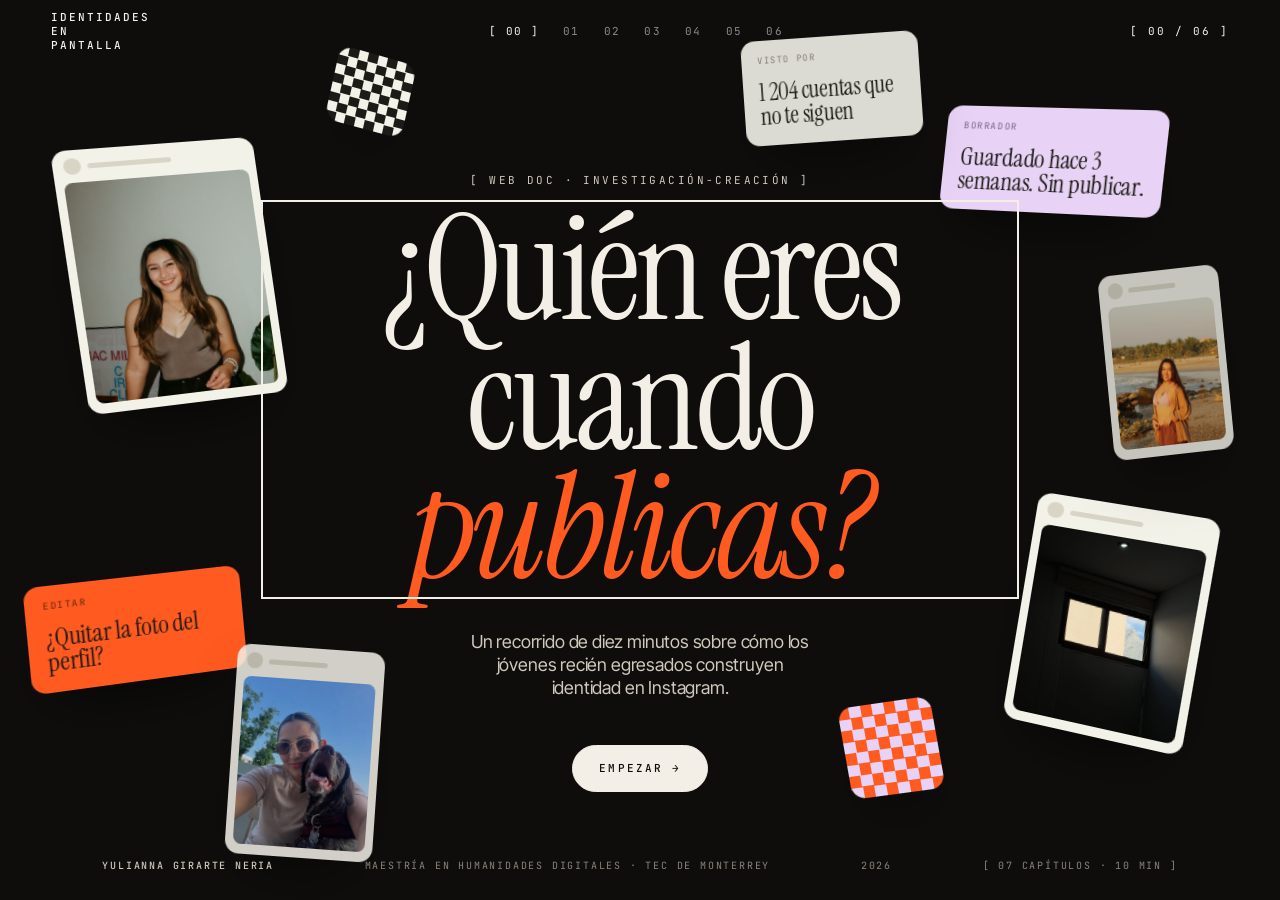
==== commit cbb5a92c: "feat: dirección visual inmersiva v2 (capítulos, tipografía display, movimiento) - css/immersive.css:" ====
--- a/index.html
+++ b/index.html
@@ -6,16 +6,17 @@
 <title>Identidades en pantalla — Web doc interactivo</title>
 <meta name="description" content="Web doc de investigación-creación sobre cómo los jóvenes recién egresados construyen identidad en Instagram. MHD · Tec de Monterrey.">
 <meta name="author" content="Yulianna Girarte Neria">
-<meta name="theme-color" content="#f4f1ea">
+<meta name="theme-color" content="#0e0d0c">
 <link rel="preconnect" href="https://fonts.googleapis.com">
 <link rel="preconnect" href="https://fonts.gstatic.com" crossorigin>
-<link href="https://fonts.googleapis.com/css2?family=Fraunces:opsz,wght@9..144,400;9..144,600;9..144,800&family=Inter+Tight:wght@400;500;700&family=JetBrains+Mono:wght@400;500;700&display=swap" rel="stylesheet">
+<link href="https://fonts.googleapis.com/css2?family=Instrument+Serif:ital@0;1&family=Fraunces:opsz,wght@9..144,400;9..144,600;9..144,800&family=Inter+Tight:wght@400;500;700&family=JetBrains+Mono:wght@400;500;700&display=swap" rel="stylesheet">
 <link rel="stylesheet" href="css/tokens.css">
 <link rel="stylesheet" href="css/base.css">
 <link rel="stylesheet" href="css/modules.css">
 <link rel="stylesheet" href="css/p01.css">
 <link rel="stylesheet" href="css/p02.css">
 <link rel="stylesheet" href="css/p05.css">
+<link rel="stylesheet" href="css/immersive.css">
 </head>
 <body>
 <a class="skip-link" href="#main">Saltar al contenido</a>
@@ -48,7 +49,8 @@
       <div class="p00-signature">
         <span><strong>Yulianna Girarte Neria</strong></span>
         <span>Maestría en Humanidades Digitales · Tec de Monterrey</span>
-        <span>PD II · 2026</span>
+        <span>2026</span>
+        <span>[ 07 capítulos · 10 min ]</span>
       </div>
     </div>
   </section>
@@ -258,5 +260,6 @@
 <script src="js/modules/p03.js"></script>
 <script src="js/modules/p04.js"></script>
 <script src="js/modules/p05.js"></script>
+<script src="js/immersive.js"></script>
 </body>
 </html>
--- a/css/immersive.css
+++ b/css/immersive.css
@@ -0,0 +1,637 @@
+/* ============================================================
+   CAPA INMERSIVA — dirección visual v2
+   Referencias: creative.inc · kodeimmersive.com · grail-app.com
+
+   - Cada módulo es un "capítulo" con su propia paleta. Como todos
+     los componentes leen tokens (--paper, --ink, --accent…), basta
+     con redefinirlos por capítulo para re-pintar todo el módulo.
+   - Tipografía display gigante (Instrument Serif) + etiquetas mono
+     entre corchetes.
+   - Movimiento: cortina entre capítulos, aparición al hacer scroll
+     y lectura palabra por palabra (js/immersive.js).
+   Se carga al final: sobreescribe base.css / modules.css sin tocarlos.
+   ============================================================ */
+
+:root {
+  --display: 'Instrument Serif', 'Fraunces', Georgia, serif;
+  --header-h: 64px;
+  --gutter: clamp(16px, 4vw, 56px);
+  --ease-out: cubic-bezier(0.16, 1, 0.3, 1);
+  --ease-curtain: cubic-bezier(0.76, 0, 0.24, 1);
+
+  /* Paletas de capítulo */
+  --c-cream: #f3f2e9;
+  --c-night: #0e0d0c;
+  --c-orange: #ff5a1f;
+  --c-lilac: #e8d2f5;
+}
+
+/* ---------- Temas por capítulo (tokens) ---------- */
+.theme-cream,
+.module-p01,
+.module-p02 {
+  --paper: #f3f2e9;
+  --paper-2: #e9e7da;
+  --paper-3: #dcd9c8;
+  --ink: #1c1b17;
+  --ink-2: #45423b;
+  --muted: #8b877c;
+  --line: #b9b4a5;
+  --line-soft: #d9d5c6;
+  --accent: #ff5a1f;
+  --accent-soft: #ffd2bf;
+  --note: #3d6b52;
+  --note-soft: #c6dccd;
+}
+
+.theme-night,
+.module-p00,
+.module-p04,
+.module-p06 {
+  --paper: #0e0d0c;
+  --paper-2: #1a1816;
+  --paper-3: #26231f;
+  --ink: #f3efe6;
+  --ink-2: #cfc8bb;
+  --muted: #8a847a;
+  --line: #4a4540;
+  --line-soft: #2c2925;
+  --accent: #ff5a1f;
+  --accent-soft: #4a2416;
+  --note: #8fc4a5;
+  --note-soft: #24352b;
+}
+
+.theme-orange,
+.module-p03 {
+  --paper: #ff5a1f;
+  --paper-2: #ff7a47;
+  --paper-3: #e84a12;
+  --ink: #140f0b;
+  --ink-2: #2e1b10;
+  --muted: #6b2a10;
+  --line: #9a3a14;
+  --line-soft: #ff7f50;
+  --accent: #140f0b;
+  --accent-soft: #ffb08f;
+  --note: #140f0b;
+  --note-soft: #ff9a72;
+}
+
+.theme-lilac,
+.module-p05 {
+  --paper: #e8d2f5;
+  --paper-2: #dcc0ee;
+  --paper-3: #cfaee6;
+  --ink: #1d1322;
+  --ink-2: #3f2d48;
+  --muted: #7a6585;
+  --line: #a88cb8;
+  --line-soft: #d2b8e3;
+  --accent: #6c2bb0;
+  --accent-soft: #cfa9ef;
+  --note: #2f6b54;
+  --note-soft: #b9dccb;
+}
+
+/* El fondo del documento sigue al capítulo activo.
+   Sin scroll suave: el router vuelve arriba al cambiar de capítulo. */
+html { scroll-behavior: auto; }
+html, body { background: var(--c-night); }
+body { transition: background-color 600ms var(--ease-out); }
+body[data-chapter="p01"], body[data-chapter="p02"] { background: var(--c-cream); }
+body[data-chapter="p03"] { background: var(--c-orange); }
+body[data-chapter="p05"] { background: var(--c-lilac); }
+
+.module {
+  background: var(--paper);
+  color: var(--ink);
+  min-height: 100vh;
+  padding: calc(var(--header-h) + clamp(48px, 9vh, 120px)) var(--gutter) clamp(64px, 12vh, 160px);
+  position: relative;
+  overflow: hidden;
+}
+.module.is-active { animation: none; }
+::selection { background: var(--accent); color: var(--paper); }
+
+/* ============================================================
+   CABECERA — fija, se invierte sobre cualquier fondo
+   ============================================================ */
+.site-header {
+  position: fixed;
+  inset: 0 0 auto 0;
+  height: var(--header-h);
+  padding: 0 var(--gutter);
+  background: transparent;
+  border: 0;
+  backdrop-filter: none;
+  -webkit-backdrop-filter: none;
+  mix-blend-mode: difference;
+  color: #fff;
+  flex-wrap: nowrap;
+}
+.site-title {
+  font-family: var(--mono);
+  font-size: 11px;
+  font-weight: 500;
+  text-transform: uppercase;
+  letter-spacing: 0.18em;
+  line-height: 1.25;
+  max-width: 13ch;
+  color: #fff;
+}
+.site-title:hover { color: #fff; opacity: 0.7; }
+
+.nav-steps { gap: 2px; align-items: center; }
+.nav-steps a {
+  color: rgba(255, 255, 255, 0.55);
+  font-size: 11px;
+  padding: 6px 10px;
+  border: 0;
+}
+.nav-steps a:hover { color: #fff; border: 0; }
+.nav-steps a[aria-current="step"] {
+  color: #fff;
+  background: transparent;
+  border: 0;
+}
+.nav-steps a[aria-current="step"]::before { content: "[ "; }
+.nav-steps a[aria-current="step"]::after { content: " ]"; }
+
+.chapter-counter {
+  font-family: var(--mono);
+  font-size: 11px;
+  letter-spacing: 0.18em;
+  color: #fff;
+  white-space: nowrap;
+}
+
+/* Barra de progreso del recorrido */
+.journey-progress {
+  position: fixed;
+  top: 0;
+  left: 0;
+  height: 2px;
+  width: 100%;
+  transform-origin: 0 50%;
+  transform: scaleX(0);
+  background: #fff;
+  mix-blend-mode: difference;
+  z-index: 60;
+  transition: transform 200ms linear;
+}
+
+@media (max-width: 720px) {
+  :root { --header-h: 92px; }
+  .site-header {
+    flex-direction: column;
+    align-items: flex-start;
+    justify-content: center;
+    gap: 6px;
+  }
+  .site-title { max-width: none; }
+  .chapter-counter { display: none; }
+  .nav-steps a { padding: 4px 6px; font-size: 11px; }
+  .nav-steps a[aria-current="step"]::before { content: "["; }
+  .nav-steps a[aria-current="step"]::after { content: "]"; }
+}
+
+/* ============================================================
+   TIPOGRAFÍA DE CAPÍTULO
+   ============================================================ */
+.module-inner { position: relative; z-index: 1; }
+
+.module-header {
+  font-size: 11px;
+  letter-spacing: 0.2em;
+  color: var(--ink-2);
+  margin-bottom: clamp(16px, 3vh, 32px);
+}
+.module-header::before { content: none; }
+.module-header .step-id { color: var(--accent); }
+.module-header .step-id::before { content: "[ "; }
+.module-header .step-id::after { content: " ]"; }
+
+/* Título a sangre completa, gigante */
+.module-title {
+  font-family: var(--display);
+  font-weight: 400;
+  font-size: clamp(52px, 10.5vw, 168px);
+  line-height: 0.92;
+  letter-spacing: -0.025em;
+  margin-bottom: clamp(40px, 8vh, 96px);
+  width: 100vw;
+  position: relative;
+  left: 50%;
+  transform: translateX(-50%);
+  padding: 0 var(--gutter);
+  text-wrap: balance;
+}
+.module-title em { font-style: italic; color: var(--accent); }
+
+/* Número gigante de fondo (lo inyecta immersive.js) */
+.chapter-num {
+  position: absolute;
+  right: calc(var(--gutter) * -0.5);
+  top: calc(var(--header-h) + 2vh);
+  font-family: var(--display);
+  font-size: clamp(200px, 38vw, 640px);
+  line-height: 0.8;
+  letter-spacing: -0.04em;
+  color: transparent;
+  -webkit-text-stroke: 1px var(--line);
+  opacity: 0.55;
+  pointer-events: none;
+  user-select: none;
+  z-index: 0;
+  will-change: transform;
+}
+
+.lead {
+  font-size: clamp(20px, 2.2vw, 30px);
+  line-height: 1.3;
+  letter-spacing: -0.01em;
+  color: var(--ink);
+  max-width: 30ch;
+}
+
+/* Prosa: más grande, menos texto por línea */
+.module-prose p,
+.p01-guion-text p,
+.p03-text p {
+  font-size: clamp(18px, 1.5vw, 21px);
+  line-height: 1.6;
+}
+
+/* ============================================================
+   BOTONES — píldoras tipo Grail
+   ============================================================ */
+.cta {
+  border-radius: 100px;
+  padding: 14px 26px;
+  font-size: 11px;
+  letter-spacing: 0.2em;
+  background: var(--ink);
+  color: var(--paper);
+  border-color: var(--ink);
+  transition: transform 300ms var(--ease-out), background 200ms, color 200ms;
+}
+.cta:hover {
+  background: var(--accent);
+  border-color: var(--accent);
+  color: var(--paper);
+  transform: translateY(-2px);
+}
+.module-p03 .cta:hover { background: var(--paper); color: var(--ink); border-color: var(--ink); }
+.cta-secondary {
+  background: transparent;
+  color: var(--ink);
+  border-color: var(--ink);
+}
+.cta-secondary:hover { background: var(--ink); color: var(--paper); border-color: var(--ink); }
+
+.module-foot {
+  border-top: 1px solid var(--line-soft);
+  margin-top: clamp(64px, 12vh, 140px);
+}
+
+/* ============================================================
+   P00 — PORTADA INMERSIVA
+   ============================================================ */
+.module-p00 {
+  min-height: 100vh;
+  min-height: 100svh;
+}
+.module-p00.is-active {
+  display: flex;
+  align-items: center;
+}
+.module-p00 { padding-top: var(--header-h); padding-bottom: 0; }
+.module-p00 .module-inner {
+  max-width: none;
+  width: 100%;
+  min-height: calc(100svh - var(--header-h));
+  justify-content: center;
+  align-items: center;
+  text-align: center;
+  pointer-events: none;
+}
+.module-p00 .module-inner > * { pointer-events: auto; }
+.module-p00 .kicker {
+  color: var(--ink-2);
+  letter-spacing: 0.22em;
+}
+.module-p00 .kicker::before { content: "[ "; }
+.module-p00 .kicker::after { content: " ]"; }
+
+.display-question {
+  font-family: var(--display);
+  font-weight: 400;
+  font-size: clamp(56px, 11.5vw, 200px);
+  line-height: 0.88;
+  letter-spacing: -0.03em;
+  max-width: 11ch;
+  margin: 0 auto clamp(20px, 4vh, 40px);
+  text-wrap: balance;
+}
+.display-question em { font-style: italic; color: var(--accent); }
+
+.module-p00 .lead {
+  margin: 0 auto clamp(24px, 5vh, 48px);
+  max-width: 34ch;
+  font-size: clamp(16px, 1.4vw, 19px);
+  color: var(--ink-2);
+}
+.module-p00 .module-foot { justify-content: center; margin-top: 0; border: 0; }
+
+.p00-signature {
+  position: absolute;
+  left: 0;
+  right: 0;
+  bottom: clamp(16px, 3vh, 32px);
+  margin: 0;
+  padding: 0 var(--gutter);
+  border: 0;
+  flex-direction: row;
+  justify-content: space-between;
+  gap: var(--s-4);
+  flex-wrap: wrap;
+  font-size: 10px;
+  letter-spacing: 0.18em;
+}
+
+/* Tarjetas flotantes (las crea immersive.js) */
+.cover-cloud {
+  position: absolute;
+  inset: 0;
+  perspective: 1200px;
+  pointer-events: none;
+  z-index: 0;
+}
+.cover-card {
+  position: absolute;
+  width: var(--w, 170px);
+  transform-style: preserve-3d;
+  will-change: transform;
+  opacity: 0;
+  animation: card-in 1.2s var(--ease-out) forwards;
+  animation-delay: var(--d, 0s);
+}
+.cover-card-inner {
+  transform: rotateX(var(--rx, 0deg)) rotateY(var(--ry, 0deg)) rotateZ(var(--rz, 0deg));
+  animation: card-float var(--f, 7s) ease-in-out infinite alternate;
+  border-radius: 14px;
+  overflow: hidden;
+  box-shadow: 0 30px 60px -20px rgba(0, 0, 0, 0.6);
+}
+@keyframes card-in {
+  from { opacity: 0; translate: 0 60px; }
+  to { opacity: var(--o, 1); translate: 0 0; }
+}
+@keyframes card-float {
+  from { translate: 0 -10px; }
+  to { translate: 0 12px; }
+}
+
+/* tarjeta-foto: un post de IG mínimo */
+.cc-photo { background: #f3f2e9; padding: 8px 8px 10px; }
+.cc-photo img { border-radius: 8px; aspect-ratio: 4 / 5; object-fit: cover; width: 100%; }
+.cc-photo .cc-bar {
+  display: flex; gap: 6px; align-items: center; padding: 0 2px 8px;
+}
+.cc-photo .cc-dot { width: 16px; height: 16px; border-radius: 50%; background: #d9d5c6; }
+.cc-photo .cc-line { height: 5px; width: 46%; border-radius: 9px; background: #d9d5c6; }
+
+/* tarjeta-texto: microcopia de la interfaz de Instagram */
+.cc-note {
+  background: #f3f2e9;
+  color: #1c1b17;
+  padding: 14px 16px 16px;
+  font-family: var(--sans);
+}
+.cc-note .cc-kicker {
+  font-family: var(--mono);
+  font-size: 9px;
+  letter-spacing: 0.18em;
+  text-transform: uppercase;
+  color: #8b877c;
+  margin-bottom: 8px;
+}
+.cc-note .cc-text {
+  font-family: var(--display);
+  font-size: 24px;
+  line-height: 1.02;
+  letter-spacing: -0.01em;
+}
+.cc-note.is-orange { background: var(--c-orange); }
+.cc-note.is-orange .cc-kicker { color: #6b2a10; }
+.cc-note.is-lilac { background: var(--c-lilac); }
+.cc-note.is-lilac .cc-kicker { color: #7a6585; }
+
+/* tile de patrón (guiño pixelado de Grail) */
+.cc-tile {
+  aspect-ratio: 1;
+  background:
+    conic-gradient(from 90deg at 50% 50%, var(--t1) 0 25%, var(--t2) 0 50%, var(--t1) 0 75%, var(--t2) 0) 0 0 / 25% 25%;
+}
+
+@media (max-width: 720px) {
+  .cover-card { --w: 104px !important; }
+  .cover-card-inner { opacity: 0.6; }
+  .cover-card.is-secondary { display: none; }
+  .cc-note .cc-text { font-size: 17px; }
+  .p00-signature { justify-content: center; text-align: center; }
+}
+
+/* ============================================================
+   P02 — VITRINA (claro) / ESPEJO (oscuro)
+   El espejo invierte sus tokens dentro del capítulo claro.
+   ============================================================ */
+.module-p02 .destacado-card:has(.eje-label.is-espejo),
+.module-p02 .p02-foto.is-espejo {
+  --paper: #0e0d0c;
+  --paper-2: #1a1816;
+  --ink: #f3efe6;
+  --ink-2: #cfc8bb;
+  --muted: #8a847a;
+  --line: #4a4540;
+  --note: #8fc4a5;
+}
+.module-p02 .p02-foto.is-espejo {
+  background: var(--paper);
+  color: var(--ink);
+  padding: 16px;
+  border-radius: 16px;
+}
+.module-p02 .p02-foto.is-vitrina {
+  padding: 16px;
+  border-radius: 16px;
+  background: #fff;
+}
+.p02-foto img { border-radius: 10px; border: 0 !important; }
+.p02-foto .eje-label {
+  font-family: var(--mono);
+  font-size: 11px;
+  letter-spacing: 0.2em;
+  text-transform: uppercase;
+}
+.p02-foto .eje-label::before { content: "[ "; }
+.p02-foto .eje-label::after { content: " ]"; }
+.p02-foto.is-vitrina .eje-label { color: var(--accent); }
+.p02-foto.is-espejo .eje-label { color: var(--note); }
+.p02-par { max-width: 720px !important; }
+
+.destacado-card {
+  border-radius: 18px;
+  border: 1px solid var(--line-soft);
+  padding: clamp(24px, 3vw, 40px);
+}
+.destacado-card .quote {
+  font-family: var(--display);
+  font-size: clamp(28px, 3vw, 40px);
+  line-height: 1.05;
+}
+.p02-viz { border-radius: 18px; border-width: 1px; }
+
+/* ============================================================
+   P03 — NARANJA, cifras gigantes
+   ============================================================ */
+.stat-card {
+  border: 0;
+  border-top: 2px solid var(--ink);
+  background: transparent;
+  padding: var(--s-5) 0 0;
+}
+.stat-pct {
+  font-family: var(--display);
+  font-weight: 400;
+  font-size: clamp(96px, 13vw, 200px);
+  line-height: 0.85;
+  letter-spacing: -0.04em;
+}
+.stat-strip { gap: clamp(16px, 3vw, 48px); }
+.p03-hero-card {
+  background: var(--ink);
+  color: var(--paper);
+  border: 0;
+  border-radius: 18px;
+  --ink-2: #ffd9c9;
+  --muted: #ff9a72;
+  --line: #5a2a16;
+  --accent: #ff5a1f;
+}
+.p03-hero-card .hero-quote {
+  font-family: var(--display);
+  font-weight: 400;
+  font-size: clamp(30px, 3.6vw, 52px);
+  line-height: 1.02;
+  color: var(--paper);
+}
+.viz-flow, .flow-node { border-color: var(--ink) !important; }
+
+/* ============================================================
+   P04 · P05 · P06 — pulido de tarjetas
+   ============================================================ */
+.gallery-card { border-radius: 18px; border-width: 1px; }
+.pill { border-radius: 100px; }
+.q-card, .q-result { border-radius: 22px; }
+.q-option { border-radius: 14px; }
+.ig-card { border-radius: 16px; overflow: hidden; border-width: 1px; }
+.ig-consent { border-radius: 0 12px 12px 0; }
+.credits h2 {
+  font-family: var(--display);
+  font-weight: 400;
+  font-size: clamp(28px, 3vw, 40px);
+}
+
+/* ============================================================
+   CORTINA ENTRE CAPÍTULOS
+   ============================================================ */
+.chapter-curtain {
+  position: fixed;
+  inset: 0;
+  z-index: 80;
+  display: flex;
+  flex-direction: column;
+  justify-content: flex-end;
+  padding: var(--gutter);
+  background: var(--paper);
+  color: var(--ink);
+  transform: translateY(101%);
+  pointer-events: none;
+}
+.chapter-curtain.is-in {
+  transform: translateY(0);
+  transition: transform 520ms var(--ease-curtain);
+}
+.chapter-curtain.is-out {
+  transform: translateY(-101%);
+  transition: transform 620ms var(--ease-curtain);
+}
+.chapter-curtain .cc-num {
+  font-family: var(--mono);
+  font-size: 12px;
+  letter-spacing: 0.22em;
+  margin-bottom: 12px;
+}
+.chapter-curtain .cc-title {
+  font-family: var(--display);
+  font-size: clamp(56px, 12vw, 200px);
+  line-height: 0.9;
+  letter-spacing: -0.03em;
+}
+
+/* ============================================================
+   APARICIÓN AL HACER SCROLL + LECTURA PALABRA POR PALABRA
+   Solo se ocultan cosas si JS está activo y no hay reduce-motion.
+   ============================================================ */
+.imm .rv {
+  opacity: 0;
+  translate: 0 40px;
+  transition: opacity 900ms var(--ease-out), translate 900ms var(--ease-out);
+  transition-delay: var(--rv-d, 0ms);
+}
+.imm .rv.in { opacity: 1; translate: 0 0; }
+
+.imm .wr .w {
+  opacity: 0.16;
+  transition: opacity 260ms linear;
+}
+.imm .wr .w.on { opacity: 1; }
+
+/* El título entra línea por línea */
+.imm .module.is-active .module-title,
+.imm .module.is-active .display-question {
+  animation: title-in 1100ms var(--ease-out) both;
+  animation-delay: 120ms;
+}
+@keyframes title-in {
+  from { opacity: 0; clip-path: inset(-40% -5% 100% -5%); translate: 0 30px; }
+  to { opacity: 1; clip-path: inset(-40% -5% -40% -5%); translate: 0 0; }
+}
+
+/* Entrada escalonada de la portada */
+.imm .module-p00.is-active .kicker,
+.imm .module-p00.is-active .lead,
+.imm .module-p00.is-active .module-foot,
+.imm .module-p00.is-active .p00-signature {
+  animation: cover-in 900ms var(--ease-out) both;
+}
+.imm .module-p00.is-active .kicker { animation-delay: 60ms; }
+.imm .module-p00.is-active .lead { animation-delay: 500ms; }
+.imm .module-p00.is-active .module-foot { animation-delay: 650ms; }
+.imm .module-p00.is-active .p00-signature { animation-delay: 800ms; }
+@keyframes cover-in {
+  from { opacity: 0; translate: 0 24px; }
+  to { opacity: 1; translate: 0 0; }
+}
+
+@media (prefers-reduced-motion: reduce) {
+  .imm .module-p00.is-active * { animation: none !important; }
+  .imm .rv, .imm .wr .w { opacity: 1 !important; translate: none !important; transition: none !important; }
+  .cover-card, .cover-card-inner { animation: none !important; opacity: var(--o, 1); }
+  .imm .module.is-active .module-title,
+  .imm .module.is-active .display-question { animation: none; }
+  .chapter-curtain { display: none; }
+  body { transition: none; }
+}
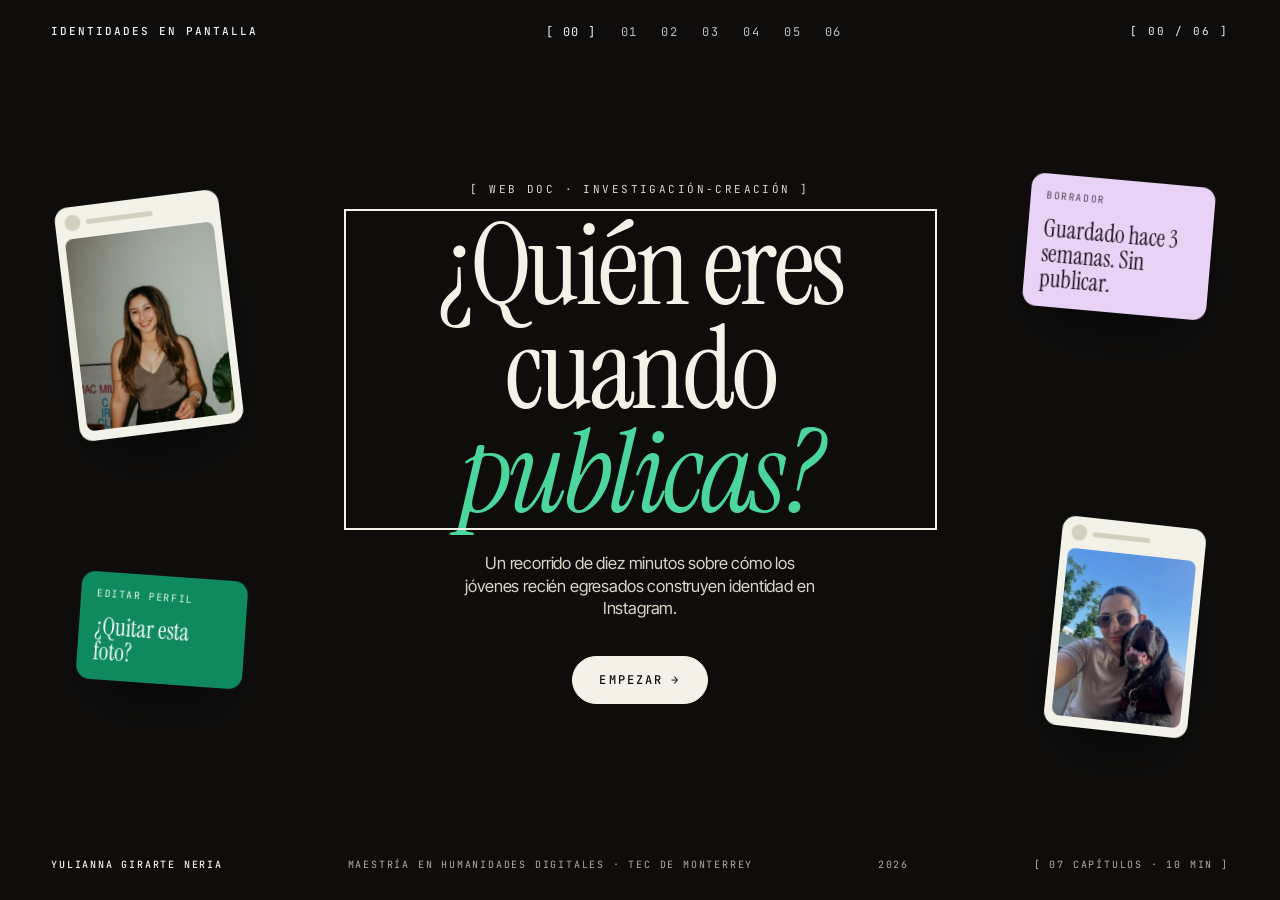
==== commit d69b46c1: "fix: ajustes de UI tras revisión - Quita la cortina entre capítulos (fundido corto en su lugar) - Re" ====
--- a/index.html
+++ b/index.html
@@ -31,7 +31,7 @@
       <li><a href="#p03" data-step="p03" aria-label="Módulo 03 · El algoritmo invisible">03</a></li>
       <li><a href="#p04" data-step="p04" aria-label="Módulo 04 · Voces del campo">04</a></li>
       <li><a href="#p05" data-step="p05" aria-label="Módulo 05 · ¿Y tú cómo te presentas?">05</a></li>
-      <li><a href="#p06" data-step="p06" aria-label="Módulo 06 · Créditos">06</a></li>
+      <li><a href="#p06" data-step="p06" aria-label="Módulo 06 · Detrás de la pantalla">06</a></li>
     </ol>
   </nav>
 </header>
@@ -191,62 +191,46 @@
   <section id="p06" class="module module-p06" data-module="p06" aria-labelledby="p06-title">
     <div class="module-inner">
       <p class="module-header"><span class="step-id">P06</span> Cierre y metodología</p>
-      <h1 id="p06-title" class="module-title">Créditos</h1>
-
-      <div class="credits">
-        <div class="credits-main">
-          <h2>Sobre el proyecto</h2>
-          <p><em>Identidades en pantalla</em> es un web doc interactivo de investigación-creación que indaga cómo los jóvenes recién egresados entre 22 y 27 años construyen identidad en Instagram, integrando imagen, texto y algoritmo.</p>
-          <p>Forma parte del trabajo de la Maestría en Humanidades Digitales del Tec de Monterrey. Esta versión corresponde al prototipo funcional del proyecto (avance del 80 %).</p>
-
-          <h2>Metodología</h2>
-          <p>El corpus combina nueve testimonios codificados y anonimizados a partir de entrevistas semiestructuradas realizadas por la investigadora. Cuatro de ellos (T01–T04) provienen de una consulta exploratoria previa en PD I sobre comunicación política y aparecen únicamente en el módulo P03. Los cinco restantes (T05–T09) corresponden al trabajo de campo de PD II con el perfil central del estudio.</p>
-          <p>Cada testimonio fue revisado para verificar consentimiento informado y anonimato antes de su inclusión. Las síntesis publicadas no contienen identificadores personales.</p>
-
-          <h2>Consentimiento informado</h2>
-          <p>Todos los participantes otorgaron consentimiento explícito para el uso de sus testimonios anonimizados con fines académicos y de divulgación pública. Las identidades, fechas precisas y referencias a terceros han sido removidas o generalizadas.</p>
-
-          <h2>Imágenes</h2>
-          <p>Las fotografías de los módulos P01 y P02 provienen de cuentas reales de Instagram de jóvenes egresadas y se publican con su autorización expresa. Para proteger su identidad se omiten usuario, nombre y texto original de cada publicación. Las autoras de las imágenes no forman parte del corpus de testimonios. Las imágenes se excluyen de la licencia CC BY-NC-SA: no pueden reutilizarse sin permiso de sus autoras.</p>
-
-          <h2>Licencias</h2>
-          <p>El contenido editorial, los textos y la base de testimonios se publican bajo <a href="https://creativecommons.org/licenses/by-nc-sa/4.0/deed.es" target="_blank" rel="noopener">CC BY-NC-SA 4.0</a>. El código fuente se publica bajo licencia <a href="https://opensource.org/licenses/MIT" target="_blank" rel="noopener">MIT</a>.</p>
-
-          <h2>Contacto</h2>
-          <p>Para colaboraciones, comentarios o consultas académicas, escribir a <a href="mailto:yuligirarte28@gmail.com">yuligirarte28@gmail.com</a>.</p>
+      <h1 id="p06-title" class="module-title">Detrás de la pantalla</h1>
+
+      <div class="closing">
+        <div class="closing-about">
+          <p class="closing-lead"><em>Identidades en pantalla</em> es un web doc de investigación-creación sobre cómo los jóvenes recién egresados de 22 a 27 años construyen identidad en Instagram a través de la imagen, el texto y el algoritmo.</p>
+          <p>Maestría en Humanidades Digitales, Tec de Monterrey. Prototipo funcional del proyecto (avance del 80 %).</p>
         </div>
 
-        <aside class="credits-side" aria-label="Ficha técnica">
-          <div class="info-block">
-            <p class="info-label">Autora</p>
-            <p class="info-value">Yulianna Girarte Neria</p>
-          </div>
-          <div class="info-block">
-            <p class="info-label">Programa</p>
-            <p class="info-value">MHD · Tec de Monterrey</p>
-          </div>
-          <div class="info-block">
-            <p class="info-label">Etapa</p>
-            <p class="info-value">Prototipo funcional · 80 %</p>
-          </div>
-          <div class="info-block">
-            <p class="info-label">Versión de datos</p>
-            <p class="info-value mono">data.json v0.4</p>
-          </div>
-          <div class="info-block">
-            <p class="info-label">Stack</p>
-            <p class="info-value mono">HTML · CSS · JS vanilla</p>
-          </div>
-          <div class="info-block">
-            <p class="info-label">Año</p>
-            <p class="info-value mono">2026</p>
-          </div>
-        </aside>
+        <div class="closing-grid">
+          <section class="closing-item">
+            <h2>Metodología</h2>
+            <p>Nueve testimonios codificados y anonimizados de entrevistas semiestructuradas. T01–T04 (exploratorias, PD I) solo aparecen en P03; T05–T09 son el trabajo de campo de PD II con el perfil central.</p>
+          </section>
+          <section class="closing-item">
+            <h2>Consentimiento</h2>
+            <p>Cada participante autorizó el uso de su testimonio anonimizado con fines académicos y de divulgación. Se retiraron identidades, fechas precisas y referencias a terceros.</p>
+          </section>
+          <section class="closing-item">
+            <h2>Imágenes</h2>
+            <p>Las fotografías de P01 y P02 provienen de cuentas reales de Instagram y se publican con autorización, sin usuario, nombre ni texto original. Sus autoras no forman parte del corpus y las imágenes no se pueden reutilizar.</p>
+          </section>
+          <section class="closing-item">
+            <h2>Licencias</h2>
+            <p>Textos y base de testimonios: <a href="https://creativecommons.org/licenses/by-nc-sa/4.0/deed.es" target="_blank" rel="noopener">CC BY-NC-SA 4.0</a>. Código: <a href="https://opensource.org/licenses/MIT" target="_blank" rel="noopener">MIT</a>. Contacto: <a href="mailto:yuligirarte28@gmail.com">yuligirarte28@gmail.com</a>.</p>
+          </section>
+        </div>
+
+        <dl class="closing-facts" aria-label="Ficha técnica">
+          <div><dt>Autora</dt><dd>Yulianna Girarte Neria</dd></div>
+          <div><dt>Programa</dt><dd>MHD · Tec de Monterrey</dd></div>
+          <div><dt>Etapa</dt><dd>Prototipo funcional · 80 %</dd></div>
+          <div><dt>Datos</dt><dd class="mono">data.json v0.4</dd></div>
+          <div><dt>Stack</dt><dd class="mono">HTML · CSS · JS</dd></div>
+          <div><dt>Año</dt><dd class="mono">2026</dd></div>
+        </dl>
       </div>
 
       <div class="module-foot">
         <a class="cta cta-secondary" href="#p05">Anterior</a>
-        <a class="cta cta-secondary" href="#p00">Volver al inicio</a>
+        <a class="cta" href="#p00">Volver al inicio</a>
       </div>
     </div>
   </section>
--- a/css/immersive.css
+++ b/css/immersive.css
@@ -5,117 +5,114 @@
    - Cada módulo es un "capítulo" con su propia paleta. Como todos
      los componentes leen tokens (--paper, --ink, --accent…), basta
      con redefinirlos por capítulo para re-pintar todo el módulo.
-   - Tipografía display gigante (Instrument Serif) + etiquetas mono
-     entre corchetes.
-   - Movimiento: cortina entre capítulos, aparición al hacer scroll
-     y lectura palabra por palabra (js/immersive.js).
+   - Retícula a ancho completo, todo alineado a la misma columna
+     izquierda; texto e imagen lado a lado en pantallas anchas.
+   - Tipografía display (Instrument Serif) + etiquetas mono [ 00 ].
+   - Movimiento discreto: fundido de capítulo y aparición de bloques.
    Se carga al final: sobreescribe base.css / modules.css sin tocarlos.
    ============================================================ */
 
 :root {
   --display: 'Instrument Serif', 'Fraunces', Georgia, serif;
   --header-h: 64px;
-  --gutter: clamp(16px, 4vw, 56px);
+  --gutter: clamp(16px, 4vw, 64px);
   --ease-out: cubic-bezier(0.16, 1, 0.3, 1);
-  --ease-curtain: cubic-bezier(0.76, 0, 0.24, 1);
-
-  /* Paletas de capítulo */
+
   --c-cream: #f3f2e9;
   --c-night: #0e0d0c;
-  --c-orange: #ff5a1f;
+  --c-emerald: #0f8a5f;
   --c-lilac: #e8d2f5;
 }
 
-/* ---------- Temas por capítulo (tokens) ---------- */
-.theme-cream,
+/* ---------- Temas por capítulo (tokens, con contraste AA) ---------- */
 .module-p01,
 .module-p02 {
   --paper: #f3f2e9;
-  --paper-2: #e9e7da;
-  --paper-3: #dcd9c8;
-  --ink: #1c1b17;
-  --ink-2: #45423b;
-  --muted: #8b877c;
-  --line: #b9b4a5;
-  --line-soft: #d9d5c6;
-  --accent: #ff5a1f;
-  --accent-soft: #ffd2bf;
-  --note: #3d6b52;
-  --note-soft: #c6dccd;
-}
-
-.theme-night,
+  --paper-2: #e8e6d8;
+  --paper-3: #dad6c4;
+  --ink: #1a1915;
+  --ink-2: #3b3832;
+  --muted: #615d54;
+  --line: #a8a393;
+  --line-soft: #d4d0bf;
+  --accent: #0b7550;
+  --accent-soft: #c4e8d6;
+  --note: #6129a0;
+  --note-soft: #e8d2f5;
+}
+
 .module-p00,
 .module-p04,
 .module-p06 {
   --paper: #0e0d0c;
-  --paper-2: #1a1816;
-  --paper-3: #26231f;
-  --ink: #f3efe6;
-  --ink-2: #cfc8bb;
-  --muted: #8a847a;
-  --line: #4a4540;
-  --line-soft: #2c2925;
-  --accent: #ff5a1f;
-  --accent-soft: #4a2416;
-  --note: #8fc4a5;
-  --note-soft: #24352b;
-}
-
-.theme-orange,
+  --paper-2: #1b1917;
+  --paper-3: #27241f;
+  --ink: #f5f1e8;
+  --ink-2: #dcd6ca;
+  --muted: #b3ac9f;
+  --line: #57524b;
+  --line-soft: #2f2c28;
+  --accent: #4ad69c;
+  --accent-soft: #123a2a;
+  --note: #d2b4ef;
+  --note-soft: #2e2238;
+}
+
 .module-p03 {
-  --paper: #ff5a1f;
-  --paper-2: #ff7a47;
-  --paper-3: #e84a12;
-  --ink: #140f0b;
-  --ink-2: #2e1b10;
-  --muted: #6b2a10;
-  --line: #9a3a14;
-  --line-soft: #ff7f50;
-  --accent: #140f0b;
-  --accent-soft: #ffb08f;
-  --note: #140f0b;
-  --note-soft: #ff9a72;
-}
-
-.theme-lilac,
+  --paper: #0f8a5f;
+  --paper-2: #0c7a54;
+  --paper-3: #0a6a49;
+  --ink: #ffffff;
+  --ink-2: #ecf8f2;
+  --muted: #d4f0e3;
+  --line: #8fd6b6;
+  --line-soft: #34a57a;
+  --accent: #f0dcfb;
+  --accent-soft: #0a6a49;
+  --note: #f0dcfb;
+  --note-soft: #0a6a49;
+}
+
 .module-p05 {
   --paper: #e8d2f5;
-  --paper-2: #dcc0ee;
-  --paper-3: #cfaee6;
-  --ink: #1d1322;
-  --ink-2: #3f2d48;
-  --muted: #7a6585;
-  --line: #a88cb8;
-  --line-soft: #d2b8e3;
-  --accent: #6c2bb0;
-  --accent-soft: #cfa9ef;
-  --note: #2f6b54;
+  --paper-2: #dfc3f0;
+  --paper-3: #d2b1e8;
+  --ink: #1b1220;
+  --ink-2: #33263b;
+  --muted: #54435e;
+  --line: #9b7fae;
+  --line-soft: #ccb0df;
+  --accent: #0a6a49;
+  --accent-soft: #c4e8d6;
+  --note: #5b2596;
   --note-soft: #b9dccb;
 }
 
-/* El fondo del documento sigue al capítulo activo.
-   Sin scroll suave: el router vuelve arriba al cambiar de capítulo. */
+/* El fondo del documento sigue al capítulo activo */
 html { scroll-behavior: auto; }
 html, body { background: var(--c-night); }
-body { transition: background-color 600ms var(--ease-out); }
+body { transition: background-color 400ms var(--ease-out); }
 body[data-chapter="p01"], body[data-chapter="p02"] { background: var(--c-cream); }
-body[data-chapter="p03"] { background: var(--c-orange); }
+body[data-chapter="p03"] { background: var(--c-emerald); }
 body[data-chapter="p05"] { background: var(--c-lilac); }
 
 .module {
   background: var(--paper);
   color: var(--ink);
   min-height: 100vh;
-  padding: calc(var(--header-h) + clamp(48px, 9vh, 120px)) var(--gutter) clamp(64px, 12vh, 160px);
+  min-height: 100svh;
+  padding: calc(var(--header-h) + clamp(24px, 5vh, 56px)) var(--gutter) clamp(40px, 7vh, 80px);
   position: relative;
   overflow: hidden;
 }
-.module.is-active { animation: none; }
 ::selection { background: var(--accent); color: var(--paper); }
 
-/* ============================================================
-   CABECERA — fija, se invierte sobre cualquier fondo
+/* Cambio de capítulo: fundido corto, sin desplazamientos */
+.imm .module.is-active { animation: chapter-fade 380ms var(--ease-out); }
+@keyframes chapter-fade { from { opacity: 0; } to { opacity: 1; } }
+
+/* ============================================================
+   CABECERA — fija, se invierte sobre fondos claros u oscuros
    ============================================================ */
 .site-header {
   position: fixed;
@@ -136,25 +133,20 @@
   font-weight: 500;
   text-transform: uppercase;
   letter-spacing: 0.18em;
-  line-height: 1.25;
-  max-width: 13ch;
+  white-space: nowrap;
   color: #fff;
 }
-.site-title:hover { color: #fff; opacity: 0.7; }
+.site-title:hover { color: #fff; opacity: 0.75; }
 
 .nav-steps { gap: 2px; align-items: center; }
 .nav-steps a {
-  color: rgba(255, 255, 255, 0.55);
-  font-size: 11px;
+  color: rgba(255, 255, 255, 0.78);
+  font-size: 12px;
   padding: 6px 10px;
   border: 0;
 }
 .nav-steps a:hover { color: #fff; border: 0; }
-.nav-steps a[aria-current="step"] {
-  color: #fff;
-  background: transparent;
-  border: 0;
-}
+.nav-steps a[aria-current="step"] { color: #fff; background: transparent; border: 0; }
 .nav-steps a[aria-current="step"]::before { content: "[ "; }
 .nav-steps a[aria-current="step"]::after { content: " ]"; }
 
@@ -166,7 +158,6 @@
   white-space: nowrap;
 }
 
-/* Barra de progreso del recorrido */
 .journey-progress {
   position: fixed;
   top: 0;
@@ -181,457 +172,430 @@
   transition: transform 200ms linear;
 }
 
+/* Sobre el esmeralda la inversión daría magenta: cabecera blanca normal */
+body[data-chapter="p03"] .site-header,
+body[data-chapter="p03"] .journey-progress { mix-blend-mode: normal; }
+
 @media (max-width: 720px) {
-  :root { --header-h: 92px; }
+  :root { --header-h: 88px; }
   .site-header {
     flex-direction: column;
     align-items: flex-start;
     justify-content: center;
     gap: 6px;
   }
-  .site-title { max-width: none; }
   .chapter-counter { display: none; }
-  .nav-steps a { padding: 4px 6px; font-size: 11px; }
+  .nav-steps a { padding: 4px 6px; font-size: 12px; }
   .nav-steps a[aria-current="step"]::before { content: "["; }
   .nav-steps a[aria-current="step"]::after { content: "]"; }
 }
 
 /* ============================================================
-   TIPOGRAFÍA DE CAPÍTULO
-   ============================================================ */
-.module-inner { position: relative; z-index: 1; }
+   RETÍCULA Y TIPOGRAFÍA DE CAPÍTULO
+   ============================================================ */
+.module-inner,
+.module-inner.narrow {
+  position: relative;
+  z-index: 1;
+  max-width: 1440px;
+  margin: 0 auto;
+}
 
 .module-header {
   font-size: 11px;
   letter-spacing: 0.2em;
   color: var(--ink-2);
-  margin-bottom: clamp(16px, 3vh, 32px);
+  margin-bottom: clamp(12px, 2vh, 20px);
 }
 .module-header::before { content: none; }
 .module-header .step-id { color: var(--accent); }
 .module-header .step-id::before { content: "[ "; }
 .module-header .step-id::after { content: " ]"; }
 
-/* Título a sangre completa, gigante */
 .module-title {
   font-family: var(--display);
   font-weight: 400;
-  font-size: clamp(52px, 10.5vw, 168px);
-  line-height: 0.92;
+  font-size: clamp(48px, 8vw, 132px);
+  line-height: 0.95;
   letter-spacing: -0.025em;
-  margin-bottom: clamp(40px, 8vh, 96px);
-  width: 100vw;
-  position: relative;
-  left: 50%;
-  transform: translateX(-50%);
-  padding: 0 var(--gutter);
+  margin-bottom: clamp(28px, 5vh, 56px);
+  max-width: 16ch;
   text-wrap: balance;
 }
-.module-title em { font-style: italic; color: var(--accent); }
-
-/* Número gigante de fondo (lo inyecta immersive.js) */
+
 .chapter-num {
   position: absolute;
-  right: calc(var(--gutter) * -0.5);
-  top: calc(var(--header-h) + 2vh);
+  right: calc(var(--gutter) * -0.4);
+  top: calc(var(--header-h) - 1vh);
   font-family: var(--display);
-  font-size: clamp(200px, 38vw, 640px);
+  font-size: clamp(180px, 30vw, 520px);
   line-height: 0.8;
-  letter-spacing: -0.04em;
   color: transparent;
-  -webkit-text-stroke: 1px var(--line);
-  opacity: 0.55;
+  -webkit-text-stroke: 1px var(--line-soft);
   pointer-events: none;
   user-select: none;
   z-index: 0;
-  will-change: transform;
 }
 
 .lead {
-  font-size: clamp(20px, 2.2vw, 30px);
-  line-height: 1.3;
+  font-size: clamp(19px, 1.8vw, 26px);
+  line-height: 1.35;
   letter-spacing: -0.01em;
   color: var(--ink);
-  max-width: 30ch;
-}
-
-/* Prosa: más grande, menos texto por línea */
+  max-width: 34ch;
+}
+
 .module-prose p,
 .p01-guion-text p,
 .p03-text p {
-  font-size: clamp(18px, 1.5vw, 21px);
+  font-size: clamp(17px, 1.25vw, 19px);
   line-height: 1.6;
-}
-
-/* ============================================================
-   BOTONES — píldoras tipo Grail
+  color: var(--ink);
+  max-width: 62ch;
+}
+
+/* ============================================================
+   BOTONES — píldoras
    ============================================================ */
 .cta {
   border-radius: 100px;
   padding: 14px 26px;
-  font-size: 11px;
-  letter-spacing: 0.2em;
+  font-size: 12px;
+  letter-spacing: 0.18em;
   background: var(--ink);
   color: var(--paper);
   border-color: var(--ink);
-  transition: transform 300ms var(--ease-out), background 200ms, color 200ms;
-}
-.cta:hover {
-  background: var(--accent);
-  border-color: var(--accent);
-  color: var(--paper);
-  transform: translateY(-2px);
-}
-.module-p03 .cta:hover { background: var(--paper); color: var(--ink); border-color: var(--ink); }
-.cta-secondary {
-  background: transparent;
-  color: var(--ink);
-  border-color: var(--ink);
-}
+  transition: background 200ms, color 200ms, border-color 200ms;
+}
+.cta:hover { background: var(--accent); border-color: var(--accent); color: var(--paper); }
+.cta-secondary { background: transparent; color: var(--ink); border-color: var(--ink); }
 .cta-secondary:hover { background: var(--ink); color: var(--paper); border-color: var(--ink); }
+.module-p03 .cta { color: var(--c-emerald); }
+.module-p03 .cta:hover { background: var(--accent); color: #1b1220; border-color: var(--accent); }
+.module-p03 .cta-secondary { color: var(--ink); }
 
 .module-foot {
   border-top: 1px solid var(--line-soft);
-  margin-top: clamp(64px, 12vh, 140px);
-}
-
-/* ============================================================
-   P00 — PORTADA INMERSIVA
-   ============================================================ */
-.module-p00 {
-  min-height: 100vh;
-  min-height: 100svh;
-}
-.module-p00.is-active {
-  display: flex;
-  align-items: center;
-}
-.module-p00 { padding-top: var(--header-h); padding-bottom: 0; }
+  margin-top: clamp(40px, 7vh, 80px);
+  padding-top: clamp(16px, 2.5vh, 24px);
+}
+
+/* ============================================================
+   P00 — PORTADA
+   ============================================================ */
+.module-p00 { padding-top: var(--header-h); padding-bottom: clamp(16px, 3vh, 28px); }
+.module-p00.is-active { display: flex; }
 .module-p00 .module-inner {
   max-width: none;
   width: 100%;
-  min-height: calc(100svh - var(--header-h));
-  justify-content: center;
+  min-height: calc(100svh - var(--header-h) - 32px);
+  display: flex;
+  flex-direction: column;
   align-items: center;
   text-align: center;
   pointer-events: none;
 }
 .module-p00 .module-inner > * { pointer-events: auto; }
-.module-p00 .kicker {
-  color: var(--ink-2);
-  letter-spacing: 0.22em;
-}
+.module-p00 .kicker { margin-top: auto; color: var(--ink-2); letter-spacing: 0.22em; }
 .module-p00 .kicker::before { content: "[ "; }
 .module-p00 .kicker::after { content: " ]"; }
 
 .display-question {
   font-family: var(--display);
   font-weight: 400;
-  font-size: clamp(56px, 11.5vw, 200px);
-  line-height: 0.88;
+  font-size: clamp(52px, 9vw, 156px);
+  line-height: 0.9;
   letter-spacing: -0.03em;
   max-width: 11ch;
-  margin: 0 auto clamp(20px, 4vh, 40px);
+  margin: 0 auto clamp(16px, 3vh, 32px);
   text-wrap: balance;
 }
 .display-question em { font-style: italic; color: var(--accent); }
 
 .module-p00 .lead {
-  margin: 0 auto clamp(24px, 5vh, 48px);
-  max-width: 34ch;
-  font-size: clamp(16px, 1.4vw, 19px);
+  margin: 0 auto clamp(20px, 4vh, 36px);
+  max-width: 36ch;
+  font-size: clamp(16px, 1.3vw, 19px);
   color: var(--ink-2);
 }
-.module-p00 .module-foot { justify-content: center; margin-top: 0; border: 0; }
+.module-p00 .module-foot { justify-content: center; margin-top: 0; padding-top: 0; border: 0; }
 
 .p00-signature {
-  position: absolute;
-  left: 0;
-  right: 0;
-  bottom: clamp(16px, 3vh, 32px);
-  margin: 0;
-  padding: 0 var(--gutter);
+  margin-top: auto;
+  padding: clamp(20px, 4vh, 40px) 0 0;
   border: 0;
+  width: 100%;
   flex-direction: row;
   justify-content: space-between;
-  gap: var(--s-4);
+  gap: var(--s-3) var(--s-5);
   flex-wrap: wrap;
   font-size: 10px;
   letter-spacing: 0.18em;
-}
-
-/* Tarjetas flotantes (las crea immersive.js) */
-.cover-cloud {
-  position: absolute;
-  inset: 0;
-  perspective: 1200px;
-  pointer-events: none;
-  z-index: 0;
-}
+  color: var(--muted);
+}
+.p00-signature strong { color: var(--ink); }
+
+/* Tarjetas flotantes: solo en los márgenes laterales */
+.cover-cloud { position: absolute; inset: 0; perspective: 1200px; pointer-events: none; z-index: 0; }
 .cover-card {
   position: absolute;
   width: var(--w, 170px);
-  transform-style: preserve-3d;
   will-change: transform;
   opacity: 0;
-  animation: card-in 1.2s var(--ease-out) forwards;
+  animation: card-in 1s var(--ease-out) forwards;
   animation-delay: var(--d, 0s);
 }
 .cover-card-inner {
-  transform: rotateX(var(--rx, 0deg)) rotateY(var(--ry, 0deg)) rotateZ(var(--rz, 0deg));
+  transform: rotateY(var(--ry, 0deg)) rotateZ(var(--rz, 0deg));
   animation: card-float var(--f, 7s) ease-in-out infinite alternate;
   border-radius: 14px;
   overflow: hidden;
-  box-shadow: 0 30px 60px -20px rgba(0, 0, 0, 0.6);
-}
-@keyframes card-in {
-  from { opacity: 0; translate: 0 60px; }
-  to { opacity: var(--o, 1); translate: 0 0; }
-}
-@keyframes card-float {
-  from { translate: 0 -10px; }
-  to { translate: 0 12px; }
-}
-
-/* tarjeta-foto: un post de IG mínimo */
+  box-shadow: 0 30px 60px -24px rgba(0, 0, 0, 0.7);
+}
+@keyframes card-in { from { opacity: 0; translate: 0 40px; } to { opacity: 1; translate: 0 0; } }
+@keyframes card-float { from { translate: 0 -8px; } to { translate: 0 10px; } }
+
 .cc-photo { background: #f3f2e9; padding: 8px 8px 10px; }
 .cc-photo img { border-radius: 8px; aspect-ratio: 4 / 5; object-fit: cover; width: 100%; }
-.cc-photo .cc-bar {
-  display: flex; gap: 6px; align-items: center; padding: 0 2px 8px;
-}
-.cc-photo .cc-dot { width: 16px; height: 16px; border-radius: 50%; background: #d9d5c6; }
-.cc-photo .cc-line { height: 5px; width: 46%; border-radius: 9px; background: #d9d5c6; }
-
-/* tarjeta-texto: microcopia de la interfaz de Instagram */
-.cc-note {
-  background: #f3f2e9;
-  color: #1c1b17;
-  padding: 14px 16px 16px;
-  font-family: var(--sans);
-}
+.cc-photo .cc-bar { display: flex; gap: 6px; align-items: center; padding: 0 2px 8px; }
+.cc-photo .cc-dot { width: 16px; height: 16px; border-radius: 50%; background: #d4d0bf; }
+.cc-photo .cc-line { height: 5px; width: 46%; border-radius: 9px; background: #d4d0bf; }
+
+.cc-note { background: #f3f2e9; color: #1a1915; padding: 14px 16px 16px; }
 .cc-note .cc-kicker {
   font-family: var(--mono);
-  font-size: 9px;
-  letter-spacing: 0.18em;
+  font-size: 10px;
+  letter-spacing: 0.16em;
   text-transform: uppercase;
-  color: #8b877c;
+  color: #4d4a43;
   margin-bottom: 8px;
 }
-.cc-note .cc-text {
-  font-family: var(--display);
-  font-size: 24px;
-  line-height: 1.02;
-  letter-spacing: -0.01em;
-}
-.cc-note.is-orange { background: var(--c-orange); }
-.cc-note.is-orange .cc-kicker { color: #6b2a10; }
-.cc-note.is-lilac { background: var(--c-lilac); }
-.cc-note.is-lilac .cc-kicker { color: #7a6585; }
-
-/* tile de patrón (guiño pixelado de Grail) */
-.cc-tile {
-  aspect-ratio: 1;
-  background:
-    conic-gradient(from 90deg at 50% 50%, var(--t1) 0 25%, var(--t2) 0 50%, var(--t1) 0 75%, var(--t2) 0) 0 0 / 25% 25%;
-}
-
+.cc-note .cc-text { font-family: var(--display); font-size: 24px; line-height: 1.05; }
+.cc-note.is-lilac { background: var(--c-lilac); color: #1b1220; }
+.cc-note.is-lilac .cc-kicker { color: #54435e; }
+.cc-note.is-emerald { background: var(--c-emerald); color: #fff; }
+.cc-note.is-emerald .cc-kicker { color: #e3f6ec; }
+
+@media (max-width: 1100px) {
+  .cover-card.is-secondary { display: none; }
+}
 @media (max-width: 720px) {
-  .cover-card { --w: 104px !important; }
-  .cover-card-inner { opacity: 0.6; }
-  .cover-card.is-secondary { display: none; }
-  .cc-note .cc-text { font-size: 17px; }
+  .cover-cloud { display: none; }
   .p00-signature { justify-content: center; text-align: center; }
 }
 
 /* ============================================================
-   P02 — VITRINA (claro) / ESPEJO (oscuro)
-   El espejo invierte sus tokens dentro del capítulo claro.
-   ============================================================ */
+   P01 — texto y posts lado a lado
+   ============================================================ */
+@media (min-width: 1024px) {
+  #p01-body {
+    display: grid;
+    grid-template-columns: minmax(0, 1fr) minmax(0, 1fr);
+    gap: clamp(40px, 5vw, 96px);
+    align-items: start;
+  }
+  .p01-guion { padding: 0; }
+  .ig-contrast { margin: 0; position: sticky; top: calc(var(--header-h) + 24px); }
+}
+.ig-grid { gap: clamp(16px, 2vw, 32px); }
+.ig-post { max-width: none; }
+.ig-card { border-radius: 16px; overflow: hidden; border-width: 1px; }
+.ig-post-note, .p02-foto figcaption { color: var(--ink-2); }
+.img-credit, .p02-foto .img-credit { color: var(--muted) !important; }
+.ig-consent { border-radius: 0 12px 12px 0; color: var(--ink-2); max-width: none; }
+
+/* ============================================================
+   P02 — texto y par vitrina/espejo lado a lado
+   ============================================================ */
+@media (min-width: 1024px) {
+  .p02-intro {
+    display: grid;
+    grid-template-columns: minmax(0, 1fr) minmax(0, 1fr);
+    column-gap: clamp(40px, 5vw, 96px);
+    align-items: start;
+    padding: 0;
+    margin-top: 0;
+  }
+  .p02-intro > p { grid-column: 1; }
+  .p02-intro > .p02-par { grid-column: 2; grid-row: 1 / span 3; margin: 0; }
+}
+.p02-par { max-width: none !important; }
+
 .module-p02 .destacado-card:has(.eje-label.is-espejo),
 .module-p02 .p02-foto.is-espejo {
   --paper: #0e0d0c;
-  --paper-2: #1a1816;
-  --ink: #f3efe6;
-  --ink-2: #cfc8bb;
-  --muted: #8a847a;
-  --line: #4a4540;
-  --note: #8fc4a5;
-}
-.module-p02 .p02-foto.is-espejo {
-  background: var(--paper);
-  color: var(--ink);
-  padding: 16px;
-  border-radius: 16px;
-}
-.module-p02 .p02-foto.is-vitrina {
-  padding: 16px;
-  border-radius: 16px;
-  background: #fff;
-}
+  --paper-2: #1b1917;
+  --ink: #f5f1e8;
+  --ink-2: #dcd6ca;
+  --muted: #b3ac9f;
+  --line: #57524b;
+  --note: #d2b4ef;
+}
+.module-p02 .p02-foto.is-espejo { background: var(--paper); color: var(--ink); padding: 14px; border-radius: 16px; }
+.module-p02 .p02-foto.is-vitrina { background: #fff; padding: 14px; border-radius: 16px; }
 .p02-foto img { border-radius: 10px; border: 0 !important; }
-.p02-foto .eje-label {
-  font-family: var(--mono);
-  font-size: 11px;
-  letter-spacing: 0.2em;
-  text-transform: uppercase;
-}
+.p02-foto .eje-label { font-family: var(--mono); font-size: 11px; letter-spacing: 0.2em; text-transform: uppercase; }
 .p02-foto .eje-label::before { content: "[ "; }
 .p02-foto .eje-label::after { content: " ]"; }
 .p02-foto.is-vitrina .eje-label { color: var(--accent); }
 .p02-foto.is-espejo .eje-label { color: var(--note); }
-.p02-par { max-width: 720px !important; }
-
-.destacado-card {
-  border-radius: 18px;
-  border: 1px solid var(--line-soft);
-  padding: clamp(24px, 3vw, 40px);
-}
-.destacado-card .quote {
-  font-family: var(--display);
-  font-size: clamp(28px, 3vw, 40px);
-  line-height: 1.05;
-}
+
+.destacado-card { border-radius: 18px; border: 1px solid var(--line-soft); padding: clamp(24px, 3vw, 40px); }
+.destacado-card .quote { font-family: var(--display); font-size: clamp(28px, 2.6vw, 40px); line-height: 1.05; }
+.destacado-card .full-quote, .destacado-card .attribution .perfil-text { color: var(--ink-2); }
 .p02-viz { border-radius: 18px; border-width: 1px; }
 
 /* ============================================================
-   P03 — NARANJA, cifras gigantes
-   ============================================================ */
-.stat-card {
-  border: 0;
-  border-top: 2px solid var(--ink);
-  background: transparent;
-  padding: var(--s-5) 0 0;
-}
+   P03 — esmeralda, cifras gigantes
+   ============================================================ */
+.stat-strip { gap: clamp(16px, 3vw, 48px); }
+.stat-card { border: 0; border-top: 2px solid var(--ink); background: transparent; padding: var(--s-5) 0 0; }
 .stat-pct {
   font-family: var(--display);
   font-weight: 400;
-  font-size: clamp(96px, 13vw, 200px);
+  font-size: clamp(88px, 11vw, 180px);
   line-height: 0.85;
   letter-spacing: -0.04em;
 }
-.stat-strip { gap: clamp(16px, 3vw, 48px); }
+.stat-frac, .stat-note, .stat-base { color: var(--ink-2); }
 .p03-hero-card {
-  background: var(--ink);
-  color: var(--paper);
+  background: #0e0d0c;
+  color: #f5f1e8;
   border: 0;
   border-radius: 18px;
-  --ink-2: #ffd9c9;
-  --muted: #ff9a72;
-  --line: #5a2a16;
-  --accent: #ff5a1f;
+  --ink-2: #dcd6ca;
+  --muted: #b3ac9f;
+  --line: #3a5a4c;
+  --accent: #4ad69c;
 }
 .p03-hero-card .hero-quote {
   font-family: var(--display);
   font-weight: 400;
-  font-size: clamp(30px, 3.6vw, 52px);
-  line-height: 1.02;
-  color: var(--paper);
+  font-size: clamp(30px, 3.2vw, 48px);
+  line-height: 1.05;
+  color: #f5f1e8;
 }
 .viz-flow, .flow-node { border-color: var(--ink) !important; }
-
-/* ============================================================
-   P04 · P05 · P06 — pulido de tarjetas
+.flow-desc, .viz-flow-tag, .flow-loop { color: var(--ink-2) !important; }
+
+/* ============================================================
+   P04 — galería
    ============================================================ */
 .gallery-card { border-radius: 18px; border-width: 1px; }
 .pill { border-radius: 100px; }
-.q-card, .q-result { border-radius: 22px; }
-.q-option { border-radius: 14px; }
-.ig-card { border-radius: 16px; overflow: hidden; border-width: 1px; }
-.ig-consent { border-radius: 0 12px 12px 0; }
-.credits h2 {
-  font-family: var(--display);
-  font-weight: 400;
-  font-size: clamp(28px, 3vw, 40px);
-}
-
-/* ============================================================
-   CORTINA ENTRE CAPÍTULOS
-   ============================================================ */
-.chapter-curtain {
-  position: fixed;
-  inset: 0;
-  z-index: 80;
-  display: flex;
-  flex-direction: column;
-  justify-content: flex-end;
-  padding: var(--gutter);
-  background: var(--paper);
-  color: var(--ink);
-  transform: translateY(101%);
-  pointer-events: none;
-}
-.chapter-curtain.is-in {
-  transform: translateY(0);
-  transition: transform 520ms var(--ease-curtain);
-}
-.chapter-curtain.is-out {
-  transform: translateY(-101%);
-  transition: transform 620ms var(--ease-curtain);
-}
-.chapter-curtain .cc-num {
+
+/* ============================================================
+   P05 — cuestionario en una sola pantalla, sin doble CTA
+   ============================================================ */
+.module-p05 .module-title { font-size: clamp(44px, 6vw, 96px); }
+.p05-intro { color: var(--ink-2); font-size: clamp(17px, 1.4vw, 21px); }
+.q-stage { max-width: none; }
+.q-card, .q-result { border-radius: 22px; border-width: 1px; padding: clamp(20px, 2.4vw, 32px); }
+.q-progress { margin-bottom: var(--s-4); }
+.q-progress-label, .q-hint { color: var(--muted); }
+.q-text { font-size: clamp(20px, 1.7vw, 26px); margin-bottom: var(--s-4); }
+.q-options {
+  display: grid;
+  grid-template-columns: repeat(2, minmax(0, 1fr));
+  gap: 10px;
+}
+.q-option { border-radius: 14px; margin: 0; min-height: 64px; }
+@media (max-width: 720px) { .q-options { grid-template-columns: 1fr; } }
+.q-nav { margin-top: var(--s-4); padding-top: var(--s-3); border-top: 1px solid var(--line-soft); }
+.q-btn {
+  border-radius: 100px;
+  padding: 12px 22px;
+  border-width: 1px;
+  background: transparent;
+  letter-spacing: 0.16em;
+}
+.q-btn-next { background: var(--ink); color: var(--paper); border-color: var(--ink); }
+.q-btn-next:hover { background: var(--accent); border-color: var(--accent); color: #fff; }
+.q-btn-next:disabled { opacity: 0.35; cursor: not-allowed; background: var(--ink); color: var(--paper); }
+.q-btn-back { border-color: var(--line); color: var(--ink); }
+
+/* Un solo CTA a la vez: "Continuar" aparece al terminar */
+.module-p05:not(.quiz-done) .module-foot { display: none; }
+
+@media (min-width: 1024px) {
+  .module-p05 .module-inner {
+    display: grid;
+    grid-template-columns: minmax(0, 0.85fr) minmax(0, 1.15fr);
+    column-gap: clamp(40px, 5vw, 96px);
+    align-items: start;
+  }
+  .module-p05 #p05-body { display: contents; }
+  .module-p05 .module-header,
+  .module-p05 .module-title,
+  .module-p05 .p05-intro { grid-column: 1; }
+  .module-p05 .q-stage { grid-column: 2; grid-row: 1 / span 3; }
+  .module-p05 .module-foot { grid-column: 1 / -1; margin-top: clamp(24px, 4vh, 48px); }
+}
+
+/* ============================================================
+   P06 — "Detrás de la pantalla" en una sola pantalla
+   ============================================================ */
+.module-p06 .module-title { font-size: clamp(44px, 6.5vw, 108px); max-width: none; }
+.closing { display: grid; gap: clamp(24px, 3vw, 48px); }
+.closing-lead { font-family: var(--display); font-size: clamp(22px, 2vw, 30px); line-height: 1.15; color: var(--ink); }
+.closing-about p:not(.closing-lead) { margin-top: var(--s-3); font-size: 15px; color: var(--ink-2); }
+.closing-grid {
+  display: grid;
+  grid-template-columns: repeat(2, minmax(0, 1fr));
+  gap: clamp(20px, 2.4vw, 36px) clamp(20px, 2.4vw, 40px);
+}
+.closing-item { border-top: 1px solid var(--line); padding-top: var(--s-3); }
+.closing-item h2 {
   font-family: var(--mono);
-  font-size: 12px;
-  letter-spacing: 0.22em;
-  margin-bottom: 12px;
-}
-.chapter-curtain .cc-title {
-  font-family: var(--display);
-  font-size: clamp(56px, 12vw, 200px);
-  line-height: 0.9;
-  letter-spacing: -0.03em;
-}
-
-/* ============================================================
-   APARICIÓN AL HACER SCROLL + LECTURA PALABRA POR PALABRA
-   Solo se ocultan cosas si JS está activo y no hay reduce-motion.
+  font-weight: 500;
+  font-size: 11px;
+  letter-spacing: 0.18em;
+  text-transform: uppercase;
+  color: var(--accent);
+  margin-bottom: var(--s-2);
+}
+.closing-item p { font-size: 14.5px; line-height: 1.55; color: var(--ink-2); }
+.closing-item a { color: var(--ink); }
+.closing-facts { display: grid; gap: 0; margin: 0; }
+.closing-facts div { border-top: 1px solid var(--line); padding: 10px 0; display: flex; justify-content: space-between; gap: var(--s-3); }
+.closing-facts dt { font-family: var(--mono); font-size: 10px; letter-spacing: 0.18em; text-transform: uppercase; color: var(--muted); }
+.closing-facts dd { font-size: 14px; color: var(--ink); text-align: right; }
+.closing-facts .mono { font-family: var(--mono); font-size: 12px; }
+@media (min-width: 1100px) {
+  .closing { grid-template-columns: minmax(0, 1fr) minmax(0, 2fr) minmax(0, 0.9fr); align-items: start; }
+}
+@media (max-width: 720px) {
+  .closing-grid { grid-template-columns: 1fr; }
+}
+.module-p06 .module-foot { margin-top: clamp(24px, 4vh, 48px); }
+
+/* ============================================================
+   APARICIÓN DE BLOQUES AL HACER SCROLL (discreta)
    ============================================================ */
 .imm .rv {
   opacity: 0;
-  translate: 0 40px;
-  transition: opacity 900ms var(--ease-out), translate 900ms var(--ease-out);
+  translate: 0 24px;
+  transition: opacity 700ms var(--ease-out), translate 700ms var(--ease-out);
   transition-delay: var(--rv-d, 0ms);
 }
 .imm .rv.in { opacity: 1; translate: 0 0; }
 
-.imm .wr .w {
-  opacity: 0.16;
-  transition: opacity 260ms linear;
-}
-.imm .wr .w.on { opacity: 1; }
-
-/* El título entra línea por línea */
-.imm .module.is-active .module-title,
-.imm .module.is-active .display-question {
-  animation: title-in 1100ms var(--ease-out) both;
-  animation-delay: 120ms;
-}
-@keyframes title-in {
-  from { opacity: 0; clip-path: inset(-40% -5% 100% -5%); translate: 0 30px; }
-  to { opacity: 1; clip-path: inset(-40% -5% -40% -5%); translate: 0 0; }
-}
-
-/* Entrada escalonada de la portada */
 .imm .module-p00.is-active .kicker,
+.imm .module-p00.is-active .display-question,
 .imm .module-p00.is-active .lead,
 .imm .module-p00.is-active .module-foot,
 .imm .module-p00.is-active .p00-signature {
-  animation: cover-in 900ms var(--ease-out) both;
-}
-.imm .module-p00.is-active .kicker { animation-delay: 60ms; }
-.imm .module-p00.is-active .lead { animation-delay: 500ms; }
-.imm .module-p00.is-active .module-foot { animation-delay: 650ms; }
-.imm .module-p00.is-active .p00-signature { animation-delay: 800ms; }
-@keyframes cover-in {
-  from { opacity: 0; translate: 0 24px; }
-  to { opacity: 1; translate: 0 0; }
-}
+  animation: cover-in 800ms var(--ease-out) both;
+}
+.imm .module-p00.is-active .display-question { animation-delay: 120ms; }
+.imm .module-p00.is-active .lead { animation-delay: 300ms; }
+.imm .module-p00.is-active .module-foot { animation-delay: 420ms; }
+.imm .module-p00.is-active .p00-signature { animation-delay: 540ms; }
+@keyframes cover-in { from { opacity: 0; translate: 0 16px; } to { opacity: 1; translate: 0 0; } }
 
 @media (prefers-reduced-motion: reduce) {
-  .imm .module-p00.is-active * { animation: none !important; }
-  .imm .rv, .imm .wr .w { opacity: 1 !important; translate: none !important; transition: none !important; }
-  .cover-card, .cover-card-inner { animation: none !important; opacity: var(--o, 1); }
-  .imm .module.is-active .module-title,
-  .imm .module.is-active .display-question { animation: none; }
-  .chapter-curtain { display: none; }
+  .imm .rv { opacity: 1 !important; translate: none !important; transition: none !important; }
+  .imm .module.is-active, .imm .module-p00.is-active * { animation: none !important; }
+  .cover-card, .cover-card-inner { animation: none !important; opacity: 1; }
   body { transition: none; }
 }
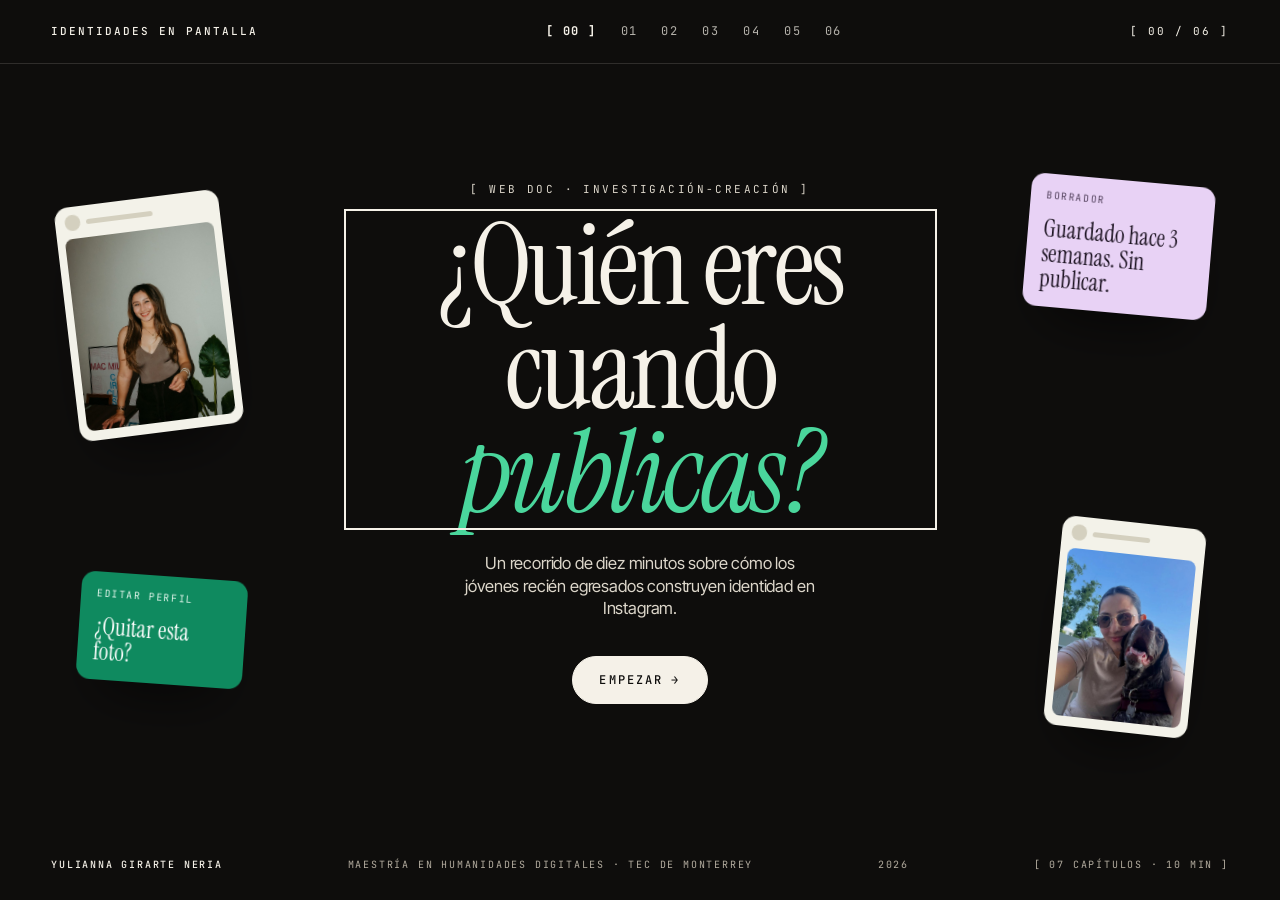
==== commit e831c887: "fix: segunda ronda de ajustes de UI - Cabecera con fondo sólido por capítulo (ya no se encima con el" ====
--- a/index.html
+++ b/index.html
@@ -154,11 +154,11 @@
 
   <section id="p04" class="module module-p04" data-module="p04" aria-labelledby="p04-title">
     <div class="module-inner">
-      <p class="module-header"><span class="step-id">P04</span> Galería filtrable</p>
+      <p class="module-header"><span class="step-id">P04</span> Galería de testimonios</p>
       <h1 id="p04-title" class="module-title">Voces del campo</h1>
-      <p class="p04-intro lead">Cinco testimonios del trabajo de campo de PD II. Perfil central: jóvenes recién egresados entre 22 y 27 años. Filtra por tema para ver qué se sostiene y qué se diferencia entre voces.</p>
-
-      <div class="filter-bar" role="group" aria-label="Filtros por tema">
+      <p class="p04-intro lead">Cinco testimonios del trabajo de campo de PD II. Perfil central: jóvenes recién egresados entre 22 y 27 años. Filtra por polo para ver quién se muestra como vitrina y quién se guarda como espejo.</p>
+
+      <div class="filter-bar" role="group" aria-label="Filtrar por polo vitrina o espejo">
         <!-- p04.js inyecta los pills -->
       </div>
 
--- a/css/immersive.css
+++ b/css/immersive.css
@@ -97,11 +97,13 @@
 body[data-chapter="p05"] { background: var(--c-lilac); }
 
 .module {
+  --pt: calc(var(--header-h) + clamp(24px, 5vh, 56px));
+  --pb: clamp(24px, 5vh, 48px);
   background: var(--paper);
   color: var(--ink);
   min-height: 100vh;
   min-height: 100svh;
-  padding: calc(var(--header-h) + clamp(24px, 5vh, 56px)) var(--gutter) clamp(40px, 7vh, 80px);
+  padding: var(--pt) var(--gutter) var(--pb);
   position: relative;
   overflow: hidden;
 }
@@ -112,20 +114,25 @@
 @keyframes chapter-fade { from { opacity: 0; } to { opacity: 1; } }
 
 /* ============================================================
-   CABECERA — fija, se invierte sobre fondos claros u oscuros
-   ============================================================ */
+   CABECERA — fondo sólido del color del capítulo (no se encima)
+   ============================================================ */
+body { --hdr-bg: #0e0d0c; --hdr-fg: #f5f1e8; }
+body[data-chapter="p01"], body[data-chapter="p02"] { --hdr-bg: #f3f2e9; --hdr-fg: #1a1915; }
+body[data-chapter="p03"] { --hdr-bg: #0f8a5f; --hdr-fg: #ffffff; }
+body[data-chapter="p05"] { --hdr-bg: #e8d2f5; --hdr-fg: #1b1220; }
+
 .site-header {
   position: fixed;
   inset: 0 0 auto 0;
   height: var(--header-h);
   padding: 0 var(--gutter);
-  background: transparent;
-  border: 0;
+  background: var(--hdr-bg);
+  border-bottom: 1px solid color-mix(in srgb, var(--hdr-fg) 14%, transparent);
   backdrop-filter: none;
   -webkit-backdrop-filter: none;
-  mix-blend-mode: difference;
-  color: #fff;
+  color: var(--hdr-fg);
   flex-wrap: nowrap;
+  transition: background-color 400ms var(--ease-out), color 400ms var(--ease-out);
 }
 .site-title {
   font-family: var(--mono);
@@ -134,19 +141,20 @@
   text-transform: uppercase;
   letter-spacing: 0.18em;
   white-space: nowrap;
-  color: #fff;
-}
-.site-title:hover { color: #fff; opacity: 0.75; }
+  color: var(--hdr-fg);
+}
+.site-title:hover { color: var(--hdr-fg); opacity: 0.75; }
 
 .nav-steps { gap: 2px; align-items: center; }
 .nav-steps a {
-  color: rgba(255, 255, 255, 0.78);
+  color: var(--hdr-fg);
+  opacity: 0.72;
   font-size: 12px;
   padding: 6px 10px;
   border: 0;
 }
-.nav-steps a:hover { color: #fff; border: 0; }
-.nav-steps a[aria-current="step"] { color: #fff; background: transparent; border: 0; }
+.nav-steps a:hover { color: var(--hdr-fg); opacity: 1; border: 0; }
+.nav-steps a[aria-current="step"] { color: var(--hdr-fg); opacity: 1; background: transparent; border: 0; font-weight: 700; }
 .nav-steps a[aria-current="step"]::before { content: "[ "; }
 .nav-steps a[aria-current="step"]::after { content: " ]"; }
 
@@ -154,7 +162,7 @@
   font-family: var(--mono);
   font-size: 11px;
   letter-spacing: 0.18em;
-  color: #fff;
+  color: var(--hdr-fg);
   white-space: nowrap;
 }
 
@@ -166,15 +174,10 @@
   width: 100%;
   transform-origin: 0 50%;
   transform: scaleX(0);
-  background: #fff;
-  mix-blend-mode: difference;
+  background: var(--hdr-fg);
   z-index: 60;
   transition: transform 200ms linear;
 }
-
-/* Sobre el esmeralda la inversión daría magenta: cabecera blanca normal */
-body[data-chapter="p03"] .site-header,
-body[data-chapter="p03"] .journey-progress { mix-blend-mode: normal; }
 
 @media (max-width: 720px) {
   :root { --header-h: 88px; }
@@ -199,7 +202,13 @@
   z-index: 1;
   max-width: 1440px;
   margin: 0 auto;
-}
+  /* Ocupa al menos la pantalla para que los botones queden siempre abajo */
+  min-height: calc(100svh - var(--pt) - var(--pb));
+  display: flex;
+  flex-direction: column;
+}
+.module-inner > .module-foot { margin-top: auto; }
+.module-inner > *:has(+ .module-foot) { margin-bottom: clamp(40px, 7vh, 80px); }
 
 .module-header {
   font-size: 11px;
@@ -276,7 +285,6 @@
 
 .module-foot {
   border-top: 1px solid var(--line-soft);
-  margin-top: clamp(40px, 7vh, 80px);
   padding-top: clamp(16px, 2.5vh, 24px);
 }
 
@@ -402,7 +410,21 @@
 .ig-card { border-radius: 16px; overflow: hidden; border-width: 1px; }
 .ig-post-note, .p02-foto figcaption { color: var(--ink-2); }
 .img-credit, .p02-foto .img-credit { color: var(--muted) !important; }
-.ig-consent { border-radius: 0 12px 12px 0; color: var(--ink-2); max-width: none; }
+.ig-post .ig-media { aspect-ratio: 4 / 5 !important; }
+.ig-post-tag { color: var(--ink-2) !important; }
+.ig-post-note { min-height: 4.6em; }
+.ig-consent {
+  background: none;
+  border: 0;
+  border-top: 1px solid var(--line-soft);
+  border-radius: 0;
+  padding: var(--s-3) 0 0;
+  margin-top: var(--s-5);
+  font-size: 13px;
+  line-height: 1.55;
+  color: var(--muted);
+  max-width: none;
+}
 
 /* ============================================================
    P02 — texto y par vitrina/espejo lado a lado
@@ -481,8 +503,90 @@
 /* ============================================================
    P04 — galería
    ============================================================ */
-.gallery-card { border-radius: 18px; border-width: 1px; }
+.filter-bar { flex-wrap: nowrap; gap: 8px; border: 0; padding: 0; margin-bottom: var(--s-5); }
 .pill { border-radius: 100px; }
+.gallery {
+  display: grid;
+  grid-template-columns: repeat(auto-fit, minmax(220px, 1fr));
+  gap: clamp(12px, 1.4vw, 20px);
+}
+.gallery-card {
+  border-radius: 18px;
+  border: 1px solid var(--line);
+  background: var(--paper-2);
+  padding: clamp(18px, 1.6vw, 24px);
+  display: flex;
+  flex-direction: column;
+  gap: var(--s-3);
+}
+.gallery-card .id-tag,
+.voz-modal .id-tag {
+  display: flex;
+  justify-content: space-between;
+  align-items: center;
+  font-family: var(--mono);
+  font-size: 11px;
+  letter-spacing: 0.16em;
+  color: var(--ink-2);
+  margin: 0;
+}
+.polo { font-family: var(--mono); font-size: 10px; letter-spacing: 0.16em; text-transform: uppercase; padding: 3px 8px; border-radius: 100px; }
+.polo.is-vitrina { background: var(--accent); color: #0e0d0c; }
+.polo.is-espejo { background: var(--note); color: #0e0d0c; }
+.gallery-card .quote,
+.voz-modal .quote {
+  font-family: var(--display);
+  font-weight: 400;
+  font-size: clamp(22px, 1.7vw, 28px);
+  line-height: 1.1;
+  color: var(--ink);
+  margin: 0;
+}
+.gallery-card .perfil,
+.voz-modal .perfil {
+  font-family: var(--sans);
+  font-style: normal;
+  font-size: 14px;
+  line-height: 1.5;
+  color: var(--ink-2);
+  margin: 0;
+}
+.gallery-card .expand-btn {
+  margin-top: auto;
+  align-self: flex-start;
+  font-family: var(--mono);
+  font-size: 11px;
+  letter-spacing: 0.16em;
+  text-transform: uppercase;
+  color: var(--accent);
+  border: 0;
+  padding: var(--s-2) 0 0;
+}
+.gallery-card .expand-btn::after { content: " →"; }
+.gallery-card .full-cita, .gallery-card .tema, .gallery-card .tags { display: none; }
+.gallery-meta { color: var(--muted); }
+
+.voz-modal {
+  border: 0;
+  padding: 0;
+  margin: auto;
+  width: min(640px, calc(100vw - 32px));
+  max-height: calc(100svh - 48px);
+  border-radius: 22px;
+  background: #1b1917;
+  color: #f5f1e8;
+  --ink: #f5f1e8; --ink-2: #dcd6ca; --muted: #b3ac9f; --line: #57524b; --accent: #4ad69c; --note: #d2b4ef;
+}
+.voz-modal::backdrop { background: rgba(14, 13, 12, 0.72); }
+.voz-modal-box { padding: clamp(24px, 3vw, 40px); display: flex; flex-direction: column; gap: var(--s-4); }
+.voz-modal-head { display: flex; justify-content: space-between; align-items: center; gap: var(--s-3); }
+.voz-modal-close { font-family: var(--mono); font-size: 11px; letter-spacing: 0.16em; text-transform: uppercase; color: var(--ink-2); }
+.voz-modal-close:hover { color: var(--ink); }
+.voz-modal .quote { font-size: clamp(28px, 3vw, 38px); }
+.voz-modal .full-cita { font-size: 16px; line-height: 1.65; color: var(--ink); margin: 0; }
+.voz-modal .tema { font-family: var(--mono); font-size: 11px; letter-spacing: 0.12em; text-transform: uppercase; color: var(--muted); margin: 0; }
+.voz-modal .tags { display: flex; flex-wrap: wrap; gap: 6px; }
+.voz-modal .tag { font-family: var(--mono); font-size: 11px; color: var(--ink-2); border: 1px solid var(--line); border-radius: 100px; padding: 3px 10px; }
 
 /* ============================================================
    P05 — cuestionario en una sola pantalla, sin doble CTA
@@ -514,22 +618,24 @@
 .q-btn-next:disabled { opacity: 0.35; cursor: not-allowed; background: var(--ink); color: var(--paper); }
 .q-btn-back { border-color: var(--line); color: var(--ink); }
 
-/* Un solo CTA a la vez: "Continuar" aparece al terminar */
-.module-p05:not(.quiz-done) .module-foot { display: none; }
+/* Un solo CTA a la vez, en la misma posición: "Continuar" se revela al terminar */
+.module-p05:not(.quiz-done) .module-foot .cta:not(.cta-secondary) { visibility: hidden; }
 
 @media (min-width: 1024px) {
+  /* Ambas columnas centradas en la pantalla; botones anclados abajo */
   .module-p05 .module-inner {
     display: grid;
     grid-template-columns: minmax(0, 0.85fr) minmax(0, 1.15fr);
+    grid-template-rows: 1fr auto auto auto 1fr auto;
     column-gap: clamp(40px, 5vw, 96px);
-    align-items: start;
   }
   .module-p05 #p05-body { display: contents; }
-  .module-p05 .module-header,
-  .module-p05 .module-title,
-  .module-p05 .p05-intro { grid-column: 1; }
-  .module-p05 .q-stage { grid-column: 2; grid-row: 1 / span 3; }
-  .module-p05 .module-foot { grid-column: 1 / -1; margin-top: clamp(24px, 4vh, 48px); }
+  .module-p05 .module-header { grid-column: 1; grid-row: 2; }
+  .module-p05 .module-title { grid-column: 1; grid-row: 3; }
+  .module-p05 .p05-intro { grid-column: 1; grid-row: 4; margin: 0; }
+  .module-p05 .q-stage { grid-column: 2; grid-row: 2 / 5; align-self: center; }
+  .module-p05 .module-foot { grid-column: 1 / -1; grid-row: 6; margin-top: clamp(24px, 4vh, 48px); }
+  .module-p05 .module-inner > *:has(+ .module-foot) { margin-bottom: 0; }
 }
 
 /* ============================================================
@@ -567,7 +673,6 @@
 @media (max-width: 720px) {
   .closing-grid { grid-template-columns: 1fr; }
 }
-.module-p06 .module-foot { margin-top: clamp(24px, 4vh, 48px); }
 
 /* ============================================================
    APARICIÓN DE BLOQUES AL HACER SCROLL (discreta)
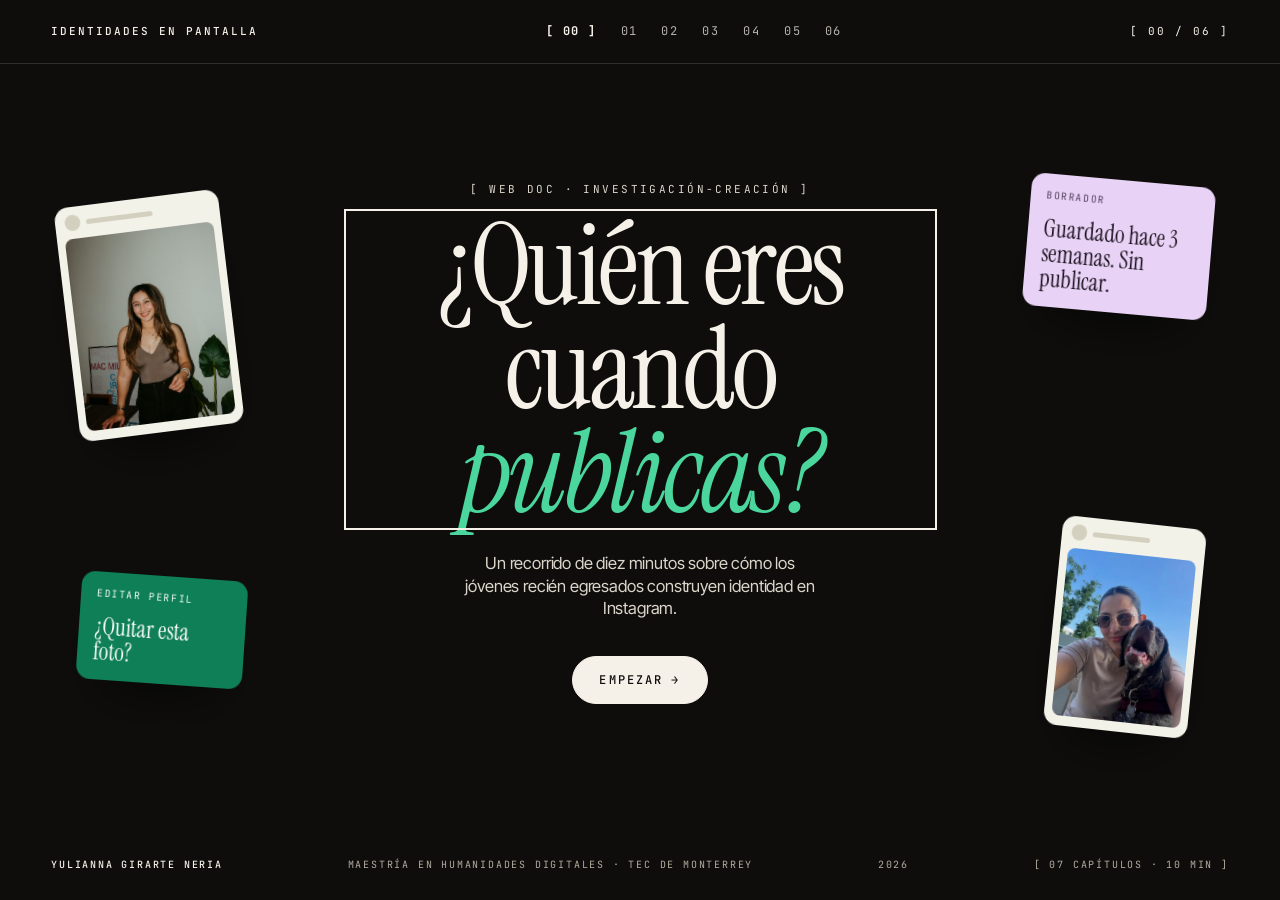
==== commit ebc1917d: "feat: textos finales con marco teórico, referencias y accesibilidad AA - P01–P03: textos finales con" ====
--- a/index.html
+++ b/index.html
@@ -7,6 +7,21 @@
 <meta name="description" content="Web doc de investigación-creación sobre cómo los jóvenes recién egresados construyen identidad en Instagram. MHD · Tec de Monterrey.">
 <meta name="author" content="Yulianna Girarte Neria">
 <meta name="theme-color" content="#0e0d0c">
+<link rel="icon" type="image/svg+xml" href="data:image/svg+xml,%3Csvg xmlns='http://www.w3.org/2000/svg' viewBox='0 0 64 64'%3E%3Crect width='64' height='64' rx='14' fill='%230e0d0c'/%3E%3Cpath d='M22 16h-8v32h8M42 16h8v32h-8' fill='none' stroke='%230f8a5f' stroke-width='5' stroke-linecap='square'/%3E%3Ccircle cx='32' cy='32' r='5' fill='%23f3f2e9'/%3E%3C/svg%3E">
+<meta property="og:type" content="website">
+<meta property="og:locale" content="es_MX">
+<meta property="og:site_name" content="Identidades en pantalla">
+<meta property="og:title" content="Identidades en pantalla — Web doc interactivo">
+<meta property="og:description" content="Web doc de investigación-creación sobre cómo los jóvenes recién egresados construyen identidad en Instagram. MHD · Tec de Monterrey.">
+<meta property="og:url" content="https://yuligirarten.github.io/identidades-pantalla/">
+<meta property="og:image" content="https://yuligirarten.github.io/identidades-pantalla/img/p01-curado.jpg">
+<meta property="og:image:width" content="1080">
+<meta property="og:image:height" content="1350">
+<meta property="og:image:alt" content="Fotografía cuidada de un perfil de Instagram usada en el web doc.">
+<meta name="twitter:card" content="summary_large_image">
+<meta name="twitter:title" content="Identidades en pantalla — Web doc interactivo">
+<meta name="twitter:description" content="Web doc de investigación-creación sobre cómo los jóvenes recién egresados construyen identidad en Instagram.">
+<meta name="twitter:image" content="https://yuligirarten.github.io/identidades-pantalla/img/p01-curado.jpg">
 <link rel="preconnect" href="https://fonts.googleapis.com">
 <link rel="preconnect" href="https://fonts.gstatic.com" crossorigin>
 <link href="https://fonts.googleapis.com/css2?family=Instrument+Serif:ital@0;1&family=Fraunces:opsz,wght@9..144,400;9..144,600;9..144,800&family=Inter+Tight:wght@400;500;700&family=JetBrains+Mono:wght@400;500;700&display=swap" rel="stylesheet">
@@ -104,9 +119,9 @@
 
       <!-- TEXTO CONCEPTUAL -->
       <div class="p03-text module-prose">
-        <p>El algoritmo no se ve, pero está. Cada vez que publicas, un sistema decide quién lo verá y quién no: lee señales —el formato, la hora, las primeras reacciones— y reparte tu contenido de forma desigual. No es un reparto neutral.</p>
-        <p>Tiende a premiar lo que retiene la atención y a dejar en segundo plano lo que se sale de la norma. Con el tiempo, quien publica aprende a anticiparlo: ajusta el encuadre, el horario, el tono, a veces sin darse cuenta de que está negociando con una máquina para adivinar qué va a premiar la plataforma.</p>
-        <p>Esa negociación deja huellas en cómo te presentas. Los datos de arriba las hacen visibles: hay quienes nombran el algoritmo con claridad, quienes moderan o retienen contenido por su causa, y quienes prefieren no publicar. El algoritmo invisible termina moldeando, en silencio, la identidad que se muestra.</p>
+        <p>El algoritmo no se ve, pero está. Cada vez que publicas, un sistema lee señales —el formato, la hora, las primeras reacciones— y decide quién verá tu contenido. No es un reparto neutral: las plataformas no solo alojan tu vida social, la ordenan con sus propias reglas (van Dijck, 2013).</p>
+        <p>Lo que no retiene la atención corre el riesgo de desaparecer; Bucher (2012) lo llama la amenaza de la invisibilidad. Así aprendes a anticiparte: ajustas el encuadre, el horario, el tono. Nadie te lo ordena: te optimizas por cuenta propia, y eso es justo lo que Han (2014) describe como un poder que funciona a través de tu propia libertad.</p>
+        <p>Los datos de arriba hacen visibles esas huellas: hay quienes nombran el algoritmo con claridad, quienes moderan o retienen contenido por su causa, y quienes prefieren no publicar. En silencio, el algoritmo también decide qué parte de ti llega a la vitrina.</p>
       </div>
 
       <!-- ANCLAJE 2 · testimonio hero (p03.js inyecta T08) -->
@@ -197,12 +212,13 @@
         <div class="closing-about">
           <p class="closing-lead"><em>Identidades en pantalla</em> es un web doc de investigación-creación sobre cómo los jóvenes recién egresados de 22 a 27 años construyen identidad en Instagram a través de la imagen, el texto y el algoritmo.</p>
           <p>Maestría en Humanidades Digitales, Tec de Monterrey. Prototipo funcional del proyecto (avance del 80 %).</p>
+          <p><button type="button" class="cta cta-secondary" id="p06-refs-open" aria-haspopup="dialog" aria-controls="p06-refs">Referencias</button></p>
         </div>
 
         <div class="closing-grid">
           <section class="closing-item">
             <h2>Metodología</h2>
-            <p>Nueve testimonios codificados y anonimizados de entrevistas semiestructuradas. T01–T04 (exploratorias, PD I) solo aparecen en P03; T05–T09 son el trabajo de campo de PD II con el perfil central.</p>
+            <p>Nueve testimonios codificados y anonimizados de entrevistas semiestructuradas. T01–T04 (exploratorias, PD I) solo aparecen en P03; T05–T09 son el trabajo de campo de PD II con el perfil central. El marco teórico dialoga con Goffman, Turkle y Han.</p>
           </section>
           <section class="closing-item">
             <h2>Consentimiento</h2>
@@ -228,6 +244,24 @@
         </dl>
       </div>
 
+      <dialog id="p06-refs" class="voz-modal" aria-labelledby="p06-refs-title">
+        <div class="voz-modal-box">
+          <div class="voz-modal-head">
+            <h2 id="p06-refs-title" style="font-family:var(--mono);font-size:11px;letter-spacing:0.16em;text-transform:uppercase;font-weight:400;color:var(--ink-2);margin:0">Referencias</h2>
+            <button type="button" class="voz-modal-close" data-close aria-label="Cerrar referencias">Cerrar ✕</button>
+          </div>
+          <ul style="list-style:none;margin:0;padding:0;display:grid;gap:14px;font-size:15px;line-height:1.55;color:var(--ink)">
+            <li style="padding-left:2em;text-indent:-2em">Bucher, T. (2012). Want to be on the top? Algorithmic power and the threat of invisibility on Facebook. <em>New Media &amp; Society, 14</em>(7), 1164–1180. <a href="https://doi.org/10.1177/1461444812440159" target="_blank" rel="noopener" style="color:var(--accent);word-break:break-all">https://doi.org/10.1177/1461444812440159</a></li>
+            <li style="padding-left:2em;text-indent:-2em">Goffman, E. (1959). <em>The presentation of self in everyday life</em>. Doubleday.</li>
+            <li style="padding-left:2em;text-indent:-2em">Han, B.-C. (2013). <em>La sociedad de la transparencia</em> (R. Gabás, Trad.). Herder.</li>
+            <li style="padding-left:2em;text-indent:-2em">Han, B.-C. (2014). <em>Psicopolítica: Neoliberalismo y nuevas técnicas de poder</em> (A. Bergés, Trad.). Herder.</li>
+            <li style="padding-left:2em;text-indent:-2em">Marwick, A. E., y boyd, d. (2011). I tweet honestly, I tweet passionately: Twitter users, context collapse, and the imagined audience. <em>New Media &amp; Society, 13</em>(1), 114–133. <a href="https://doi.org/10.1177/1461444810365313" target="_blank" rel="noopener" style="color:var(--accent);word-break:break-all">https://doi.org/10.1177/1461444810365313</a></li>
+            <li style="padding-left:2em;text-indent:-2em">Turkle, S. (2011). <em>Alone together: Why we expect more from technology and less from each other</em>. Basic Books.</li>
+            <li style="padding-left:2em;text-indent:-2em">van Dijck, J. (2013). <em>The culture of connectivity: A critical history of social media</em>. Oxford University Press.</li>
+          </ul>
+        </div>
+      </dialog>
+
       <div class="module-foot">
         <a class="cta cta-secondary" href="#p05">Anterior</a>
         <a class="cta" href="#p00">Volver al inicio</a>
@@ -244,6 +278,7 @@
 <script src="js/modules/p03.js"></script>
 <script src="js/modules/p04.js"></script>
 <script src="js/modules/p05.js"></script>
+<script src="js/modules/p06.js"></script>
 <script src="js/immersive.js"></script>
 </body>
 </html>
--- a/css/p02.css
+++ b/css/p02.css
@@ -154,6 +154,7 @@
   z-index: 2;
   cursor: default;
   outline: none;
+  padding: 4px; /* a11y: área de foco/toque ≥ 24px alrededor del punto de 16px */
 }
 .p02-viz .axis-dot {
   display: block;
--- a/css/immersive.css
+++ b/css/immersive.css
@@ -20,7 +20,9 @@
 
   --c-cream: #f3f2e9;
   --c-night: #0e0d0c;
-  --c-emerald: #0f8a5f;
+  /* a11y: esmeralda ligeramente más profundo (#0f8a5f → #0e7f57) para
+     que el texto blanco pase AA (4.36 → 5.01:1) */
+  --c-emerald: #0e7f57;
   --c-lilac: #e8d2f5;
 }
 
@@ -39,6 +41,7 @@
   --accent-soft: #c4e8d6;
   --note: #6129a0;
   --note-soft: #e8d2f5;
+  --line-ui: #7d7869;   /* bordes de controles ≥ 3:1 */
 }
 
 .module-p00,
@@ -56,22 +59,30 @@
   --accent-soft: #123a2a;
   --note: #d2b4ef;
   --note-soft: #2e2238;
+  --line-ui: #807a70;
 }
 
 .module-p03 {
-  --paper: #0f8a5f;
-  --paper-2: #0c7a54;
-  --paper-3: #0a6a49;
+  --paper: #0e7f57;
+  --paper-2: #0c714e;
+  --paper-3: #0a6446;
   --ink: #ffffff;
-  --ink-2: #ecf8f2;
-  --muted: #d4f0e3;
-  --line: #8fd6b6;
+  --ink-2: #f4fbf7;
+  --muted: #eaf7f0;
+  --line: #a6e2c7;
   --line-soft: #34a57a;
+  /* Lila de acento: solo en cifras grandes (≥ 3:1). Para texto pequeño
+     se usa --accent-text, casi blanco (≥ 4.5:1). */
   --accent: #f0dcfb;
-  --accent-soft: #0a6a49;
-  --note: #f0dcfb;
-  --note-soft: #0a6a49;
-}
+  --accent-text: #faf3fe;
+  --accent-soft: #0a6446;
+  --note: #faf3fe;
+  --note-soft: #0a6446;
+  --line-ui: #a6e2c7;
+}
+.module-p03 .module-header .step-id,
+.module-p03 .viz-flow-tag,
+.module-p03 .flow-step { color: var(--accent-text); }
 
 .module-p05 {
   --paper: #e8d2f5;
@@ -82,10 +93,11 @@
   --muted: #54435e;
   --line: #9b7fae;
   --line-soft: #ccb0df;
-  --accent: #0a6a49;
+  --accent: #075c3f;   /* a11y: #0a6a49 → #075c3f para pasar AA también sobre --paper-2 */
   --accent-soft: #c4e8d6;
   --note: #5b2596;
   --note-soft: #b9dccb;
+  --line-ui: #806494;
 }
 
 /* El fondo del documento sigue al capítulo activo */
@@ -118,7 +130,7 @@
    ============================================================ */
 body { --hdr-bg: #0e0d0c; --hdr-fg: #f5f1e8; }
 body[data-chapter="p01"], body[data-chapter="p02"] { --hdr-bg: #f3f2e9; --hdr-fg: #1a1915; }
-body[data-chapter="p03"] { --hdr-bg: #0f8a5f; --hdr-fg: #ffffff; }
+body[data-chapter="p03"] { --hdr-bg: #0e7f57; --hdr-fg: #ffffff; }
 body[data-chapter="p05"] { --hdr-bg: #e8d2f5; --hdr-fg: #1b1220; }
 
 .site-header {
@@ -154,6 +166,13 @@
   border: 0;
 }
 .nav-steps a:hover { color: var(--hdr-fg); opacity: 1; border: 0; }
+/* a11y: sobre esmeralda la opacidad 0.72 baja de 4.5:1 → enlaces plenos */
+body[data-chapter="p03"] .nav-steps a,
+body[data-chapter="p03"] .site-title:hover { opacity: 1; }
+/* a11y: foco visible sobre el color de la cabecera (no el --ink global) */
+.site-header :focus-visible { outline-color: var(--hdr-fg); outline-offset: 2px; }
+/* a11y: área de toque ≥ 24px para el título-enlace */
+.site-title { padding: 8px 0; }
 .nav-steps a[aria-current="step"] { color: var(--hdr-fg); opacity: 1; background: transparent; border: 0; font-weight: 700; }
 .nav-steps a[aria-current="step"]::before { content: "[ "; }
 .nav-steps a[aria-current="step"]::after { content: " ]"; }
@@ -382,7 +401,7 @@
 .cc-note.is-lilac { background: var(--c-lilac); color: #1b1220; }
 .cc-note.is-lilac .cc-kicker { color: #54435e; }
 .cc-note.is-emerald { background: var(--c-emerald); color: #fff; }
-.cc-note.is-emerald .cc-kicker { color: #e3f6ec; }
+.cc-note.is-emerald .cc-kicker { color: #f4fbf7; }
 
 @media (max-width: 1100px) {
   .cover-card.is-secondary { display: none; }
@@ -451,6 +470,9 @@
   --ink-2: #dcd6ca;
   --muted: #b3ac9f;
   --line: #57524b;
+  --line-soft: #2f2c28;
+  --paper-3: #27241f;
+  --accent: #4ad69c;   /* a11y: el verde crema (#0b7550) daba 3.4:1 sobre negro */
   --note: #d2b4ef;
 }
 .module-p02 .p02-foto.is-espejo { background: var(--paper); color: var(--ink); padding: 14px; border-radius: 16px; }
@@ -704,3 +726,52 @@
   .cover-card, .cover-card-inner { animation: none !important; opacity: 1; }
   body { transition: none; }
 }
+
+/* ============================================================
+   ACCESIBILIDAD (WCAG 2.2 AA) — foco, bordes de control, áreas
+   de toque y movimiento reducido. Sin cambiar la dirección visual.
+   ============================================================ */
+
+/* Saltar al contenido: invertido sobre la cabecera, siempre encima */
+.skip-link {
+  background: var(--hdr-fg);
+  color: var(--hdr-bg);
+  z-index: 200;
+  border-radius: 100px;
+}
+.skip-link:focus { color: var(--hdr-bg); outline: 2px solid var(--hdr-fg); outline-offset: 3px; }
+
+/* Bordes de controles con contraste ≥ 3:1 (1.4.11) */
+.pill,
+.q-option,
+.q-btn-back { border-color: var(--line-ui, var(--line)); }
+.pill:hover, .q-option:hover { border-color: var(--ink); }
+.q-option.is-selected { border-color: var(--accent); }
+
+/* Áreas de toque (2.5.8): mínimo 24px; 44px en móvil */
+.voz-modal-close { min-height: 44px; padding: 0 4px; }
+.gallery-card .expand-btn { min-height: 32px; }
+@media (max-width: 720px) {
+  .nav-steps a {
+    display: inline-flex;
+    align-items: center;
+    justify-content: center;
+    min-width: 32px;
+    min-height: 32px;
+  }
+  .pill, .q-btn, .gallery-card .expand-btn { min-height: 44px; }
+}
+
+/* Movimiento reducido: sin animaciones ni transiciones en ningún bloque */
+@media (prefers-reduced-motion: reduce) {
+  *, *::before, *::after {
+    animation-duration: 0.01ms !important;
+    animation-iteration-count: 1 !important;
+    animation-delay: 0ms !important;
+    transition-duration: 0.01ms !important;
+    transition-delay: 0ms !important;
+    scroll-behavior: auto !important;
+  }
+  .cover-card { opacity: 1; }
+  .journey-progress { transition: none; }
+}
